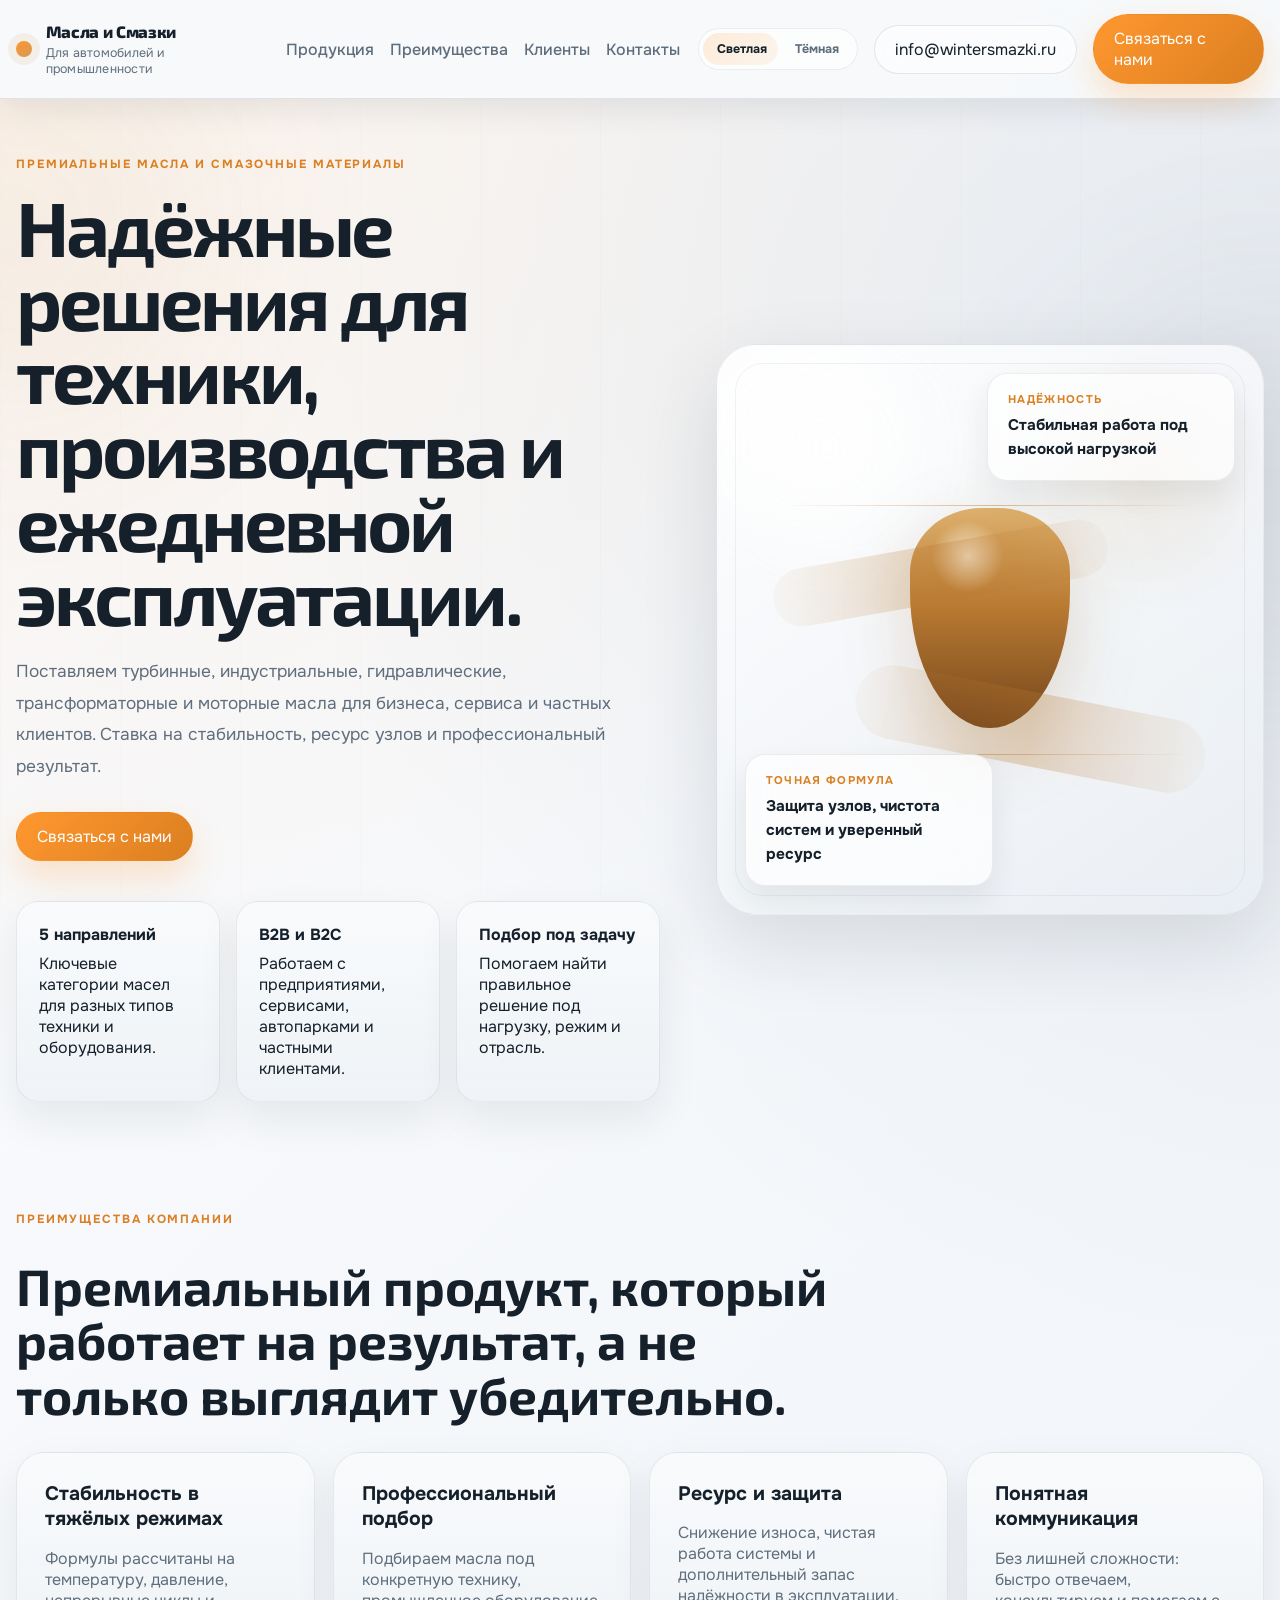
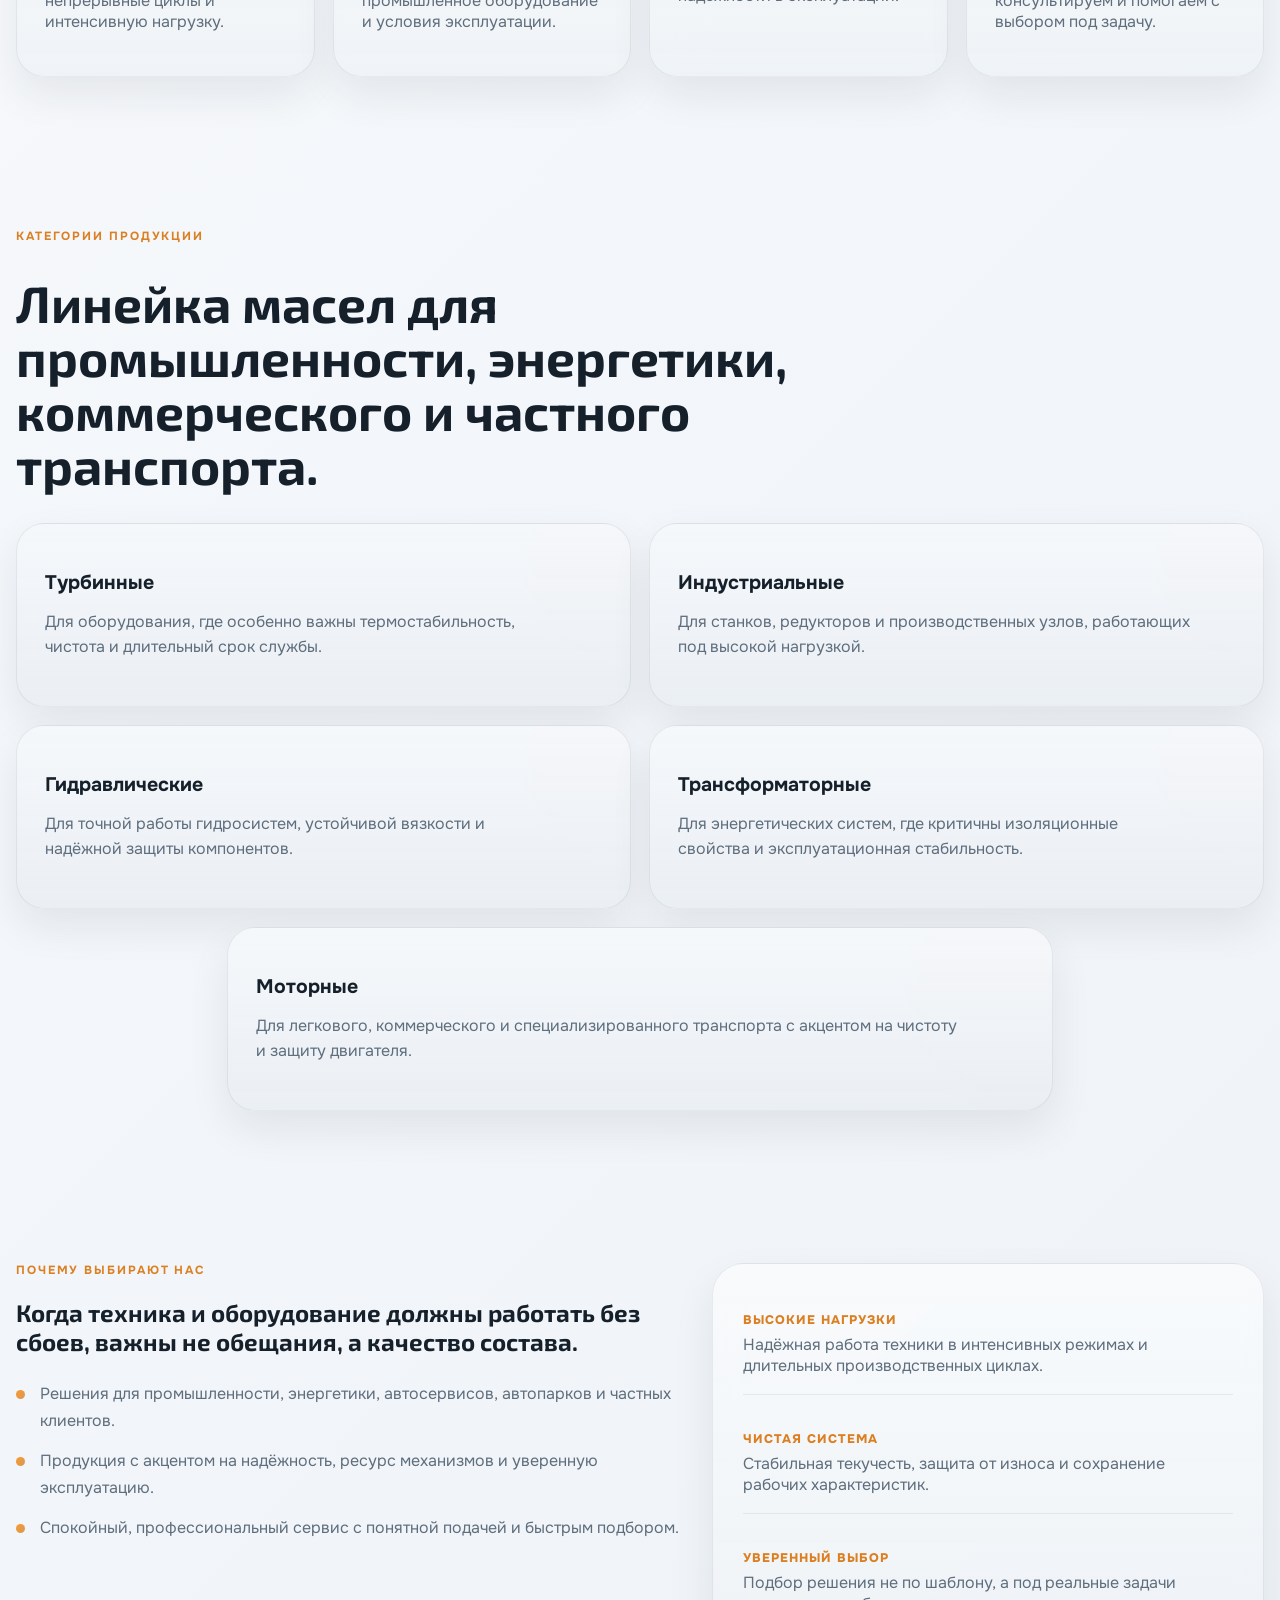
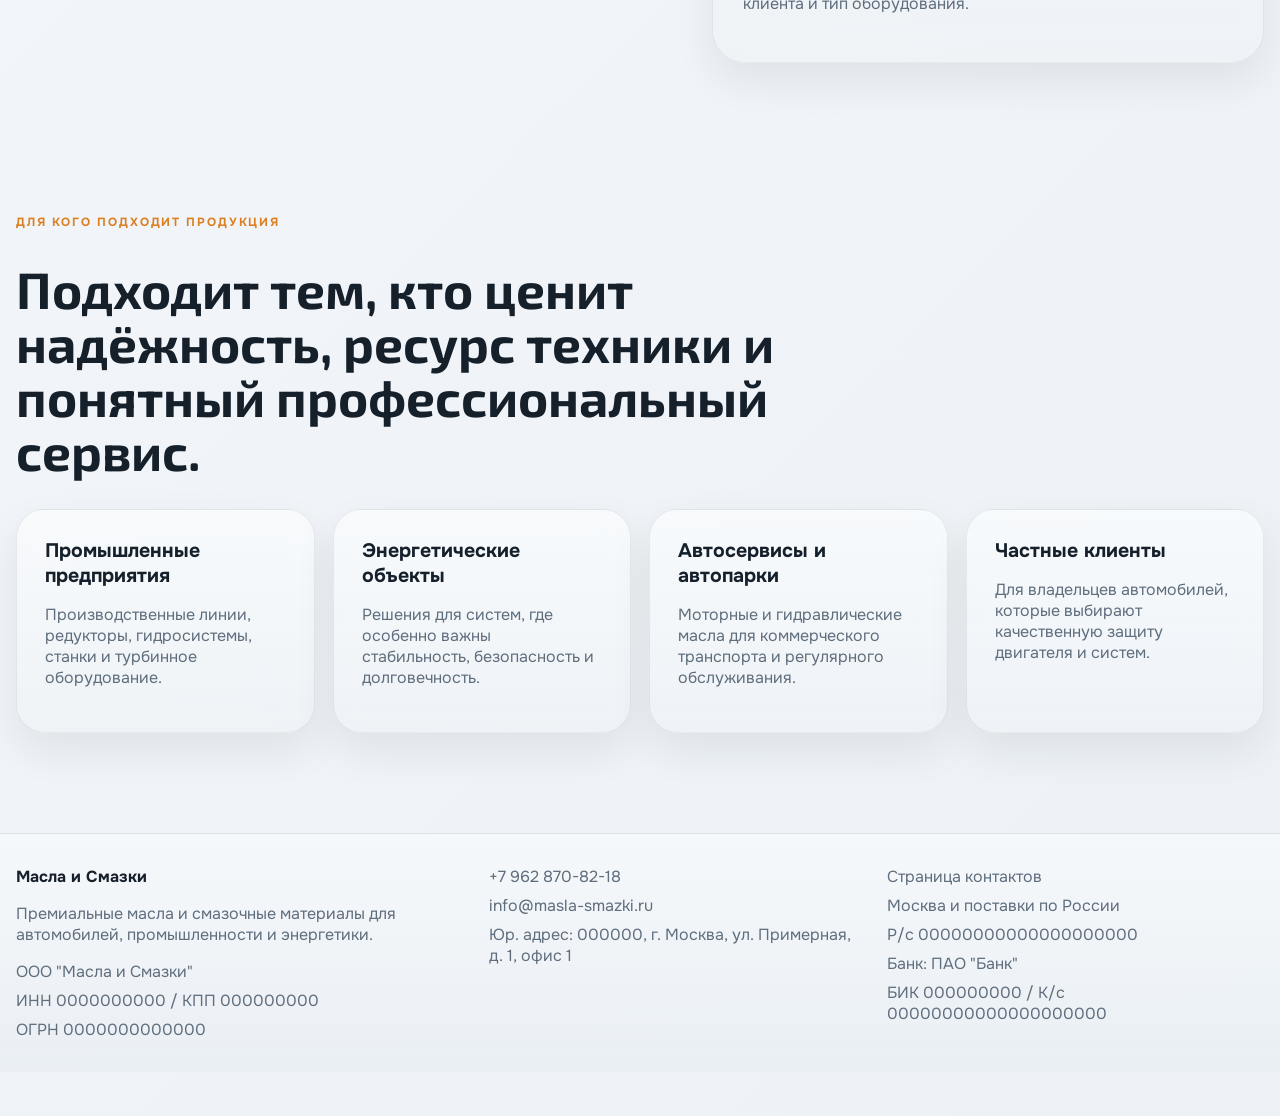
==== index.html @ 43a3e13b "создар репозиторий и залил все кода и файлы на гитхаб" ====
<!doctype html>
<html lang="ru">
  <head>
    <meta charset="UTF-8" />
    <meta name="viewport" content="width=device-width, initial-scale=1.0" />
    <title>Масла и Смазки</title>
    <meta
      name="description"
      content="Масла и Смазки: премиальные масла и смазочные материалы для автомобилей, промышленности и энергетики."
    />
    <link rel="preconnect" href="https://fonts.googleapis.com" />
    <link rel="preconnect" href="https://fonts.gstatic.com" crossorigin />
    <link
      href="https://fonts.googleapis.com/css2?family=Exo+2:wght@500;600;700;800&family=Onest:wght@400;500;600;700;800&display=swap"
      rel="stylesheet"
    />
    <link rel="stylesheet" href="./styles.css" />
  </head>
  <body>
    <div class="page-shell">
      <div class="ambient ambient-left"></div>
      <div class="ambient ambient-right"></div>

      <header class="topbar" id="topbar">
        <a href="#hero" class="brand">
          <span class="brand-mark"></span>
          <span>
            <strong>Масла и Смазки</strong>
            <small>Для автомобилей и промышленности</small>
          </span>
        </a>

        <nav class="nav">
          <a href="#products">Продукция</a>
          <a href="#advantages">Преимущества</a>
          <a href="#industries">Клиенты</a>
          <a href="./contacts.html">Контакты</a>
        </nav>

        <div class="topbar-actions">
          <button type="button" class="theme-toggle" id="theme-toggle" aria-label="Переключить тему">
            <span class="theme-toggle-track">
              <span class="theme-toggle-label theme-toggle-light">Светлая</span>
              <span class="theme-toggle-label theme-toggle-dark">Тёмная</span>
              <span class="theme-toggle-thumb"></span>
            </span>
          </button>
          <a href="mailto:info@wintersmazki.ru" class="button button-ghost">info@wintersmazki.ru</a>
          <a href="./contacts.html" class="button button-primary">Связаться с нами</a>
        </div>
      </header>

      <main>
        <section class="hero" id="hero">
          <div class="hero-copy reveal">
            <p class="eyebrow">премиальные масла и смазочные материалы</p>
            <h1>Надёжные решения для техники, производства и ежедневной эксплуатации.</h1>
            <p class="hero-text">
              Поставляем турбинные, индустриальные, гидравлические, трансформаторные и
              моторные масла для бизнеса, сервиса и частных клиентов. Ставка на
              стабильность, ресурс узлов и профессиональный результат.
            </p>
            <div class="hero-actions">
              <a href="./contacts.html" class="button button-primary">Связаться с нами</a>
            </div>
            <div class="hero-metrics">
              <article>
                <strong>5 направлений</strong>
                <span>Ключевые категории масел для разных типов техники и оборудования.</span>
              </article>
              <article>
                <strong>B2B и B2C</strong>
                <span>Работаем с предприятиями, сервисами, автопарками и частными клиентами.</span>
              </article>
              <article>
                <strong>Подбор под задачу</strong>
                <span>Помогаем найти правильное решение под нагрузку, режим и отрасль.</span>
              </article>
            </div>
          </div>

          <div class="hero-visual reveal">
            <div class="liquid-showcase parallax-layer" data-speed="0.12">
              <div class="flow-track flow-track-top"></div>
              <div class="flow-track flow-track-bottom"></div>
              <div class="liquid-core">
                <div class="liquid-drop"></div>
                <div class="liquid-wave liquid-wave-a"></div>
                <div class="liquid-wave liquid-wave-b"></div>
              </div>
              <div class="showcase-note note-top">
                <span>Надёжность</span>
                <strong>Стабильная работа под высокой нагрузкой</strong>
              </div>
              <div class="showcase-note note-bottom">
                <span>Точная формула</span>
                <strong>Защита узлов, чистота систем и уверенный ресурс</strong>
              </div>
            </div>
          </div>
        </section>

        <section class="section" id="advantages">
          <div class="section-heading reveal">
            <p class="eyebrow">преимущества компании</p>
            <h2>Премиальный продукт, который работает на результат, а не только выглядит убедительно.</h2>
          </div>

          <div class="feature-grid">
            <article class="feature-card reveal">
              <h3>Стабильность в тяжёлых режимах</h3>
              <p>Формулы рассчитаны на температуру, давление, непрерывные циклы и интенсивную нагрузку.</p>
            </article>
            <article class="feature-card reveal">
              <h3>Профессиональный подбор</h3>
              <p>Подбираем масла под конкретную технику, промышленное оборудование и условия эксплуатации.</p>
            </article>
            <article class="feature-card reveal">
              <h3>Ресурс и защита</h3>
              <p>Снижение износа, чистая работа системы и дополнительный запас надёжности в эксплуатации.</p>
            </article>
            <article class="feature-card reveal">
              <h3>Понятная коммуникация</h3>
              <p>Без лишней сложности: быстро отвечаем, консультируем и помогаем с выбором под задачу.</p>
            </article>
          </div>
        </section>

        <section class="section section-products" id="products">
          <div class="section-heading reveal">
            <p class="eyebrow">категории продукции</p>
            <h2>Линейка масел для промышленности, энергетики, коммерческого и частного транспорта.</h2>
          </div>

          <div class="product-grid">
            <article class="product-card reveal">
              <h3>Турбинные</h3>
              <p>Для оборудования, где особенно важны термостабильность, чистота и длительный срок службы.</p>
            </article>
            <article class="product-card reveal">
              <h3>Индустриальные</h3>
              <p>Для станков, редукторов и производственных узлов, работающих под высокой нагрузкой.</p>
            </article>
            <article class="product-card reveal">
              <h3>Гидравлические</h3>
              <p>Для точной работы гидросистем, устойчивой вязкости и надёжной защиты компонентов.</p>
            </article>
            <article class="product-card reveal">
              <h3>Трансформаторные</h3>
              <p>Для энергетических систем, где критичны изоляционные свойства и эксплуатационная стабильность.</p>
            </article>
            <article class="product-card reveal product-card-wide">
              <h3>Моторные</h3>
              <p>Для легкового, коммерческого и специализированного транспорта с акцентом на чистоту и защиту двигателя.</p>
            </article>
          </div>
        </section>

        <section class="section" id="why-us">
          <div class="why-us">
            <div class="why-copy reveal">
              <p class="eyebrow">почему выбирают нас</p>
              <h2>Когда техника и оборудование должны работать без сбоев, важны не обещания, а качество состава.</h2>
              <ul class="bullet-list">
                <li>Решения для промышленности, энергетики, автосервисов, автопарков и частных клиентов.</li>
                <li>Продукция с акцентом на надёжность, ресурс механизмов и уверенную эксплуатацию.</li>
                <li>Спокойный, профессиональный сервис с понятной подачей и быстрым подбором.</li>
              </ul>
            </div>

            <div class="stats-panel reveal">
              <article>
                <strong>Высокие нагрузки</strong>
                <span>Надёжная работа техники в интенсивных режимах и длительных производственных циклах.</span>
              </article>
              <article>
                <strong>Чистая система</strong>
                <span>Стабильная текучесть, защита от износа и сохранение рабочих характеристик.</span>
              </article>
              <article>
                <strong>Уверенный выбор</strong>
                <span>Подбор решения не по шаблону, а под реальные задачи клиента и тип оборудования.</span>
              </article>
            </div>
          </div>
        </section>

        <section class="section" id="industries">
          <div class="section-heading reveal">
            <p class="eyebrow">для кого подходит продукция</p>
            <h2>Подходит тем, кто ценит надёжность, ресурс техники и понятный профессиональный сервис.</h2>
          </div>

          <div class="audience-grid">
            <article class="audience-card reveal">
              <h3>Промышленные предприятия</h3>
              <p>Производственные линии, редукторы, гидросистемы, станки и турбинное оборудование.</p>
            </article>
            <article class="audience-card reveal">
              <h3>Энергетические объекты</h3>
              <p>Решения для систем, где особенно важны стабильность, безопасность и долговечность.</p>
            </article>
            <article class="audience-card reveal">
              <h3>Автосервисы и автопарки</h3>
              <p>Моторные и гидравлические масла для коммерческого транспорта и регулярного обслуживания.</p>
            </article>
            <article class="audience-card reveal">
              <h3>Частные клиенты</h3>
              <p>Для владельцев автомобилей, которые выбирают качественную защиту двигателя и систем.</p>
            </article>
          </div>
        </section>

      </main>

      <footer class="footer">
        <div>
          <strong>Масла и Смазки</strong>
          <p>Премиальные масла и смазочные материалы для автомобилей, промышленности и энергетики.</p>
          <span>ООО "Масла и Смазки"</span>
          <span>ИНН 0000000000 / КПП 000000000</span>
          <span>ОГРН 0000000000000</span>
        </div>
        <div>
          <a href="tel:+79628708218">+7 962 870-82-18</a>
          <a href="mailto:info@masla-smazki.ru">info@masla-smazki.ru</a>
          <span>Юр. адрес: 000000, г. Москва, ул. Примерная, д. 1, офис 1</span>
        </div>
        <div>
          <a href="./contacts.html">Страница контактов</a>
          <span>Москва и поставки по России</span>
          <span>Р/с 00000000000000000000</span>
          <span>Банк: ПАО "Банк"</span>
          <span>БИК 000000000 / К/с 00000000000000000000</span>
        </div>
      </footer>
    </div>

    <script src="./script.js"></script>
  </body>
</html>
---- styles.css ----
:root {
  --bg: #eef1f5;
  --bg-soft: #f7f9fb;
  --surface: rgba(255, 255, 255, 0.74);
  --surface-strong: rgba(255, 255, 255, 0.88);
  --surface-solid: #ffffff;
  --line: rgba(25, 37, 51, 0.1);
  --line-strong: rgba(25, 37, 51, 0.18);
  --text: #15202b;
  --muted: #5f6e7d;
  --accent: #ff972f;
  --accent-strong: #db7f20;
  --accent-soft: rgba(185, 120, 47, 0.12);
  --steel: #8e99a5;
  --shadow: 0 28px 80px rgba(21, 32, 43, 0.12);
  --shadow-soft: 0 18px 40px rgba(21, 32, 43, 0.08);
  --radius: 28px;
}

body.dark-theme {
  --bg: #0f1318;
  --bg-soft: #151a20;
  --surface: rgba(24, 29, 36, 0.82);
  --surface-strong: rgba(26, 31, 38, 0.92);
  --surface-solid: #171c22;
  --line: rgba(255, 255, 255, 0.08);
  --line-strong: rgba(255, 151, 47, 0.22);
  --text: #edf2f7;
  --muted: #9ba7b4;
  --accent: #ff972f;
  --accent-strong: #db7f20;
  --accent-soft: rgba(255, 151, 47, 0.14);
  --steel: #6b7785;
  --shadow: 0 28px 80px rgba(0, 0, 0, 0.38);
  --shadow-soft: 0 18px 40px rgba(0, 0, 0, 0.22);
}

* {
  box-sizing: border-box;
}

html {
  scroll-behavior: smooth;
}

body {
  margin: 0;
  min-width: 320px;
  color: var(--text);
  background:
    radial-gradient(circle at 0% 0%, rgba(255, 151, 47, 0.1), transparent 24%),
    radial-gradient(circle at 100% 8%, rgba(123, 138, 156, 0.14), transparent 24%),
    linear-gradient(135deg, #fbfcfe 0%, #f3f6fa 44%, #edf1f5 100%);
  font-family: "Onest", sans-serif;
  transition:
    background 0.35s ease,
    color 0.35s ease;
}

body.dark-theme {
  background:
    radial-gradient(circle at 0% 0%, rgba(255, 151, 47, 0.12), transparent 22%),
    radial-gradient(circle at 100% 12%, rgba(92, 107, 123, 0.16), transparent 24%),
    linear-gradient(180deg, #0c1015 0%, #131820 50%, #0f1318 100%);
}

body::before {
  content: "";
  position: fixed;
  inset: 0;
  pointer-events: none;
  background:
    linear-gradient(135deg, rgba(255, 255, 255, 0.52), transparent 26%),
    repeating-linear-gradient(
      90deg,
      rgba(25, 37, 51, 0.016) 0,
      rgba(25, 37, 51, 0.016) 1px,
      transparent 1px,
      transparent 120px
    );
  opacity: 0.55;
}

body.dark-theme::before {
  background:
    linear-gradient(135deg, rgba(255, 255, 255, 0.025), transparent 26%),
    repeating-linear-gradient(
      90deg,
      rgba(255, 255, 255, 0.012) 0,
      rgba(255, 255, 255, 0.012) 1px,
      transparent 1px,
      transparent 120px
    );
  opacity: 0.4;
}

a {
  color: inherit;
  text-decoration: none;
}

button,
input,
select {
  font: inherit;
}

.page-shell {
  width: min(1280px, calc(100% - 32px));
  margin: 0 auto;
  padding-bottom: 44px;
  position: relative;
}

.ambient {
  position: fixed;
  width: 380px;
  height: 380px;
  border-radius: 50%;
  filter: blur(120px);
  pointer-events: none;
  opacity: 0.48;
  z-index: 0;
}

.ambient-left {
  top: 4%;
  left: -180px;
  background: rgba(185, 120, 47, 0.16);
}

.ambient-right {
  top: 34%;
  right: -180px;
  background: rgba(124, 138, 153, 0.18);
}

body.dark-theme .ambient-left {
  background: rgba(255, 151, 47, 0.16);
}

body.dark-theme .ambient-right {
  background: rgba(89, 103, 120, 0.18);
}

.topbar,
.hero,
.section,
.footer {
  position: relative;
  z-index: 1;
}

.topbar {
  position: sticky;
  top: 0;
  z-index: 1000;
  display: flex;
  align-items: center;
  justify-content: space-between;
  gap: 18px;
  width: 100vw;
  margin-top: 0;
  margin-left: calc(50% - 50vw);
  padding: 14px max(16px, calc((100vw - 1280px) / 2 + 16px));
  border-radius: 0;
  background: rgba(248, 250, 252, 0.9);
  border: 1px solid rgba(25, 37, 51, 0.1);
  border-left: 0;
  border-right: 0;
  border-top: 0;
  backdrop-filter: blur(12px) saturate(120%);
  -webkit-backdrop-filter: blur(12px) saturate(120%);
  box-shadow: 0 12px 28px rgba(21, 32, 43, 0.08);
  transition:
    background 0.3s ease,
    box-shadow 0.3s ease,
    border-color 0.3s ease;
}

.topbar.is-scrolled {
  background: rgba(244, 247, 250, 0.96);
  border-color: rgba(25, 37, 51, 0.14);
  box-shadow: 0 18px 38px rgba(21, 32, 43, 0.12);
}

body.dark-theme .topbar {
  background: rgba(16, 20, 25, 0.88);
  border-color: rgba(255, 255, 255, 0.08);
  box-shadow: 0 12px 28px rgba(0, 0, 0, 0.22);
}

body.dark-theme .topbar.is-scrolled {
  background: rgba(13, 17, 22, 0.96);
  border-color: rgba(255, 151, 47, 0.14);
  box-shadow: 0 18px 38px rgba(0, 0, 0, 0.3);
}

.brand {
  display: inline-flex;
  align-items: center;
  gap: 14px;
}

.brand strong,
.hero h1,
.section-heading h2,
.why-copy h2,
.cta-copy h2,
.contacts-hero h1 {
  font-family: "Exo 2", sans-serif;
}

.brand span {
  display: grid;
  gap: 4px;
}

.brand strong {
  font-size: 1.04rem;
  font-weight: 800;
  letter-spacing: -0.02em;
}

.brand small {
  color: var(--muted);
  letter-spacing: 0.02em;
  font-size: 0.78rem;
}

.brand-mark {
  width: 16px;
  height: 16px;
  border-radius: 50%;
  background: linear-gradient(135deg, var(--accent), #d29a58);
  box-shadow: 0 0 0 8px rgba(185, 120, 47, 0.08);
}

.nav,
.topbar-actions {
  display: inline-flex;
  align-items: center;
  gap: 16px;
}

.nav a {
  color: var(--muted);
  font-weight: 500;
  transition: color 0.25s ease;
}

.nav a:hover {
  color: var(--text);
}

.theme-toggle {
  border: 0;
  background: transparent;
  padding: 0;
  cursor: pointer;
}

.theme-toggle-track {
  position: relative;
  display: inline-grid;
  grid-template-columns: 1fr 1fr;
  min-width: 146px;
  padding: 4px;
  border-radius: 999px;
  background: rgba(255, 255, 255, 0.62);
  border: 1px solid rgba(25, 37, 51, 0.08);
  box-shadow: inset 0 1px 0 rgba(255, 255, 255, 0.44);
}

.theme-toggle-label {
  position: relative;
  z-index: 1;
  padding: 8px 14px;
  text-align: center;
  font-size: 0.78rem;
  font-weight: 700;
  color: var(--muted);
}

.theme-toggle-thumb {
  position: absolute;
  top: 4px;
  left: 4px;
  width: calc(50% - 4px);
  height: calc(100% - 8px);
  border-radius: 999px;
  background: linear-gradient(135deg, rgba(255, 151, 47, 0.18), rgba(255, 151, 47, 0.08));
  transition:
    transform 0.3s ease,
    background 0.3s ease;
}

body:not(.dark-theme) .theme-toggle-light,
body.dark-theme .theme-toggle-dark {
  color: var(--text);
}

body.dark-theme .theme-toggle-track {
  background: rgba(255, 255, 255, 0.04);
  border-color: rgba(255, 255, 255, 0.08);
  box-shadow: inset 0 1px 0 rgba(255, 255, 255, 0.03);
}

body.dark-theme .theme-toggle-label {
  color: #bac5cf;
}

body.dark-theme .theme-toggle-thumb {
  transform: translateX(100%);
  background: linear-gradient(135deg, var(--accent), var(--accent-strong));
}

.button {
  border: 1px solid var(--line);
  padding: 13px 20px;
  border-radius: 999px;
  display: inline-flex;
  align-items: center;
  justify-content: center;
  gap: 10px;
  transition:
    transform 0.3s ease,
    background 0.3s ease,
    border-color 0.3s ease,
    box-shadow 0.3s ease,
    color 0.3s ease;
}

.button:hover {
  transform: translateY(-2px);
}

.button-primary {
  color: #fff;
  background: linear-gradient(135deg, var(--accent), var(--accent-strong));
  border-color: transparent;
  box-shadow: 0 16px 34px rgba(255, 151, 47, 0.24);
}

.button-secondary,
.button-ghost {
  background: rgba(255, 255, 255, 0.56);
  backdrop-filter: blur(12px);
}

.button-secondary:hover,
.button-ghost:hover {
  border-color: var(--line-strong);
  box-shadow: var(--shadow-soft);
}

body.dark-theme .button-secondary,
body.dark-theme .button-ghost {
  background: rgba(255, 255, 255, 0.04);
  color: var(--text);
}

.button-block {
  width: 100%;
}

.hero {
  min-height: calc(100vh - 116px);
  display: grid;
  grid-template-columns: 1.08fr 0.92fr;
  align-items: center;
  gap: 56px;
  padding: 58px 0 34px;
}

.eyebrow {
  margin: 0 0 18px;
  color: var(--accent-strong);
  text-transform: uppercase;
  letter-spacing: 0.16em;
  font-size: 0.74rem;
  font-weight: 700;
}

.hero h1,
.contacts-hero h1 {
  margin: 0;
  font-size: clamp(3rem, 6vw, 5.8rem);
  line-height: 0.96;
  letter-spacing: -0.04em;
  max-width: 820px;
}

.hero-text,
.section-heading p:last-child,
.feature-card p,
.product-card p,
.why-copy li,
.stats-panel span,
.audience-card p,
.cta-copy p,
.lead-form span,
.footer p,
.footer span,
.contacts-hero p,
.contact-card p,
.contact-panel p {
  color: var(--muted);
}

.hero-text {
  max-width: 640px;
  font-size: 1.08rem;
  line-height: 1.82;
  margin: 24px 0 0;
}

.hero-actions {
  display: flex;
  flex-wrap: wrap;
  gap: 14px;
  margin-top: 30px;
}

.hero-metrics {
  margin-top: 40px;
  display: grid;
  grid-template-columns: repeat(3, minmax(0, 1fr));
  gap: 16px;
}

.hero-metrics article,
.feature-card,
.product-card,
.stats-panel,
.audience-card,
.cta-panel,
.lead-form label,
.contact-card,
.contact-panel {
  background: linear-gradient(180deg, rgba(248, 250, 252, 0.94), rgba(238, 242, 246, 0.92));
  border: 1px solid rgba(25, 37, 51, 0.08);
  backdrop-filter: blur(14px);
  box-shadow: var(--shadow-soft);
}

body.dark-theme .hero-metrics article,
body.dark-theme .feature-card,
body.dark-theme .product-card,
body.dark-theme .stats-panel,
body.dark-theme .audience-card,
body.dark-theme .contact-card,
body.dark-theme .contact-panel {
  background: linear-gradient(180deg, rgba(23, 28, 34, 0.94), rgba(17, 21, 27, 0.92));
  border-color: rgba(255, 255, 255, 0.08);
}

.hero-metrics article {
  border-radius: 22px;
  padding: 22px;
}

.hero-metrics strong {
  display: block;
  font-size: 1rem;
  margin-bottom: 8px;
}

.hero-visual {
  display: flex;
  justify-content: center;
}

.liquid-showcase {
  position: relative;
  width: min(100%, 560px);
  aspect-ratio: 1 / 1.04;
  border-radius: 40px;
  overflow: hidden;
  background:
    radial-gradient(circle at 20% 18%, rgba(255, 255, 255, 0.88), transparent 24%),
    radial-gradient(circle at 78% 24%, rgba(185, 120, 47, 0.1), transparent 22%),
    linear-gradient(145deg, rgba(255, 255, 255, 0.92), rgba(233, 238, 243, 0.92));
  border: 1px solid rgba(25, 37, 51, 0.08);
  box-shadow: var(--shadow);
}

body.dark-theme .liquid-showcase {
  background:
    radial-gradient(circle at 20% 18%, rgba(255, 255, 255, 0.06), transparent 24%),
    radial-gradient(circle at 78% 24%, rgba(255, 151, 47, 0.12), transparent 22%),
    linear-gradient(145deg, rgba(22, 27, 33, 0.96), rgba(13, 17, 22, 0.96));
  border-color: rgba(255, 255, 255, 0.08);
}

body.dark-theme .liquid-showcase::before {
  border-color: rgba(255, 255, 255, 0.05);
}

.liquid-showcase::before {
  content: "";
  position: absolute;
  inset: 18px;
  border-radius: 28px;
  border: 1px solid rgba(25, 37, 51, 0.06);
}

.flow-track,
.liquid-core,
.liquid-drop,
.liquid-wave,
.showcase-note {
  position: absolute;
}

.flow-track {
  height: 1px;
  left: 12%;
  right: 12%;
  background: linear-gradient(90deg, transparent, rgba(185, 120, 47, 0.45), transparent);
}

.flow-track-top {
  top: 28%;
}

.flow-track-bottom {
  bottom: 28%;
}

.liquid-core {
  inset: 0;
}

.liquid-drop {
  left: 50%;
  top: 48%;
  width: 160px;
  height: 220px;
  transform: translate(-50%, -50%);
  border-radius: 52% 52% 58% 58% / 34% 34% 72% 72%;
  background:
    radial-gradient(circle at 36% 22%, rgba(255, 250, 240, 0.72), transparent 18%),
    linear-gradient(180deg, #ddb06d 0%, #ba7b32 44%, #73451c 100%);
  filter: drop-shadow(0 22px 34px rgba(147, 91, 32, 0.2));
  animation:
    float 6s ease-in-out infinite,
    pulse 4.5s ease-in-out infinite;
}

.liquid-wave {
  border-radius: 999px;
  background: linear-gradient(
    90deg,
    rgba(185, 120, 47, 0.03),
    rgba(185, 120, 47, 0.28),
    rgba(185, 120, 47, 0.03)
  );
}

.liquid-wave-a {
  left: 10%;
  right: 28%;
  top: 35%;
  height: 58px;
  transform: rotate(-10deg);
  animation: waveShiftA 7s ease-in-out infinite;
}

.liquid-wave-b {
  left: 25%;
  right: 10%;
  bottom: 26%;
  height: 74px;
  transform: rotate(11deg);
  animation: waveShiftB 8s ease-in-out infinite;
}

.showcase-note {
  width: min(248px, calc(100% - 60px));
  padding: 18px 20px;
  border-radius: 20px;
  background: rgba(255, 255, 255, 0.7);
  border: 1px solid rgba(25, 37, 51, 0.08);
  backdrop-filter: blur(14px);
  box-shadow: 0 14px 30px rgba(21, 32, 43, 0.08);
}

body.dark-theme .showcase-note {
  background: rgba(17, 21, 27, 0.84);
  border-color: rgba(255, 255, 255, 0.08);
  box-shadow: 0 14px 30px rgba(0, 0, 0, 0.18);
}

.note-top {
  top: 28px;
  right: 28px;
}

.note-bottom {
  left: 28px;
  bottom: 28px;
}

.showcase-note span {
  display: block;
  color: var(--accent-strong);
  text-transform: uppercase;
  letter-spacing: 0.12em;
  font-size: 0.7rem;
  margin-bottom: 8px;
  font-weight: 700;
}

.showcase-note strong {
  display: block;
  font-size: 0.96rem;
  line-height: 1.55;
}

.section {
  padding: 76px 0;
}

.section-heading {
  display: grid;
  gap: 14px;
  margin-bottom: 30px;
  max-width: 860px;
}

.section-heading h2 {
  margin: 0;
  font-size: clamp(2rem, 4vw, 3.2rem);
  line-height: 1.06;
}

.feature-grid,
.product-grid,
.audience-grid,
.contacts-grid {
  display: grid;
  gap: 18px;
}

.feature-grid {
  grid-template-columns: repeat(4, minmax(0, 1fr));
}

.feature-card,
.product-card,
.audience-card,
.contact-card {
  padding: 28px;
  border-radius: var(--radius);
  position: relative;
  overflow: hidden;
  transition:
    transform 0.4s ease,
    border-color 0.3s ease,
    box-shadow 0.4s ease;
}

.feature-card::before,
.product-card::before,
.audience-card::before,
.stats-panel::before,
.cta-panel::before,
.contact-card::before,
.contact-panel::before {
  content: "";
  position: absolute;
  inset: auto -18% -54% auto;
  width: 200px;
  height: 200px;
  background: radial-gradient(circle, rgba(185, 120, 47, 0.1), transparent 70%);
  opacity: 0;
  transition: opacity 0.35s ease;
}

.feature-card:hover,
.product-card:hover,
.audience-card:hover,
.contact-card:hover {
  transform: translateY(-6px);
  border-color: var(--line-strong);
  box-shadow: var(--shadow);
}

.feature-card:hover::before,
.product-card:hover::before,
.audience-card:hover::before,
.stats-panel:hover::before,
.cta-panel:hover::before,
.contact-card:hover::before,
.contact-panel:hover::before {
  opacity: 1;
}

.feature-card h3,
.product-card h3,
.audience-card h3,
.contact-card h3 {
  margin: 0 0 12px;
  font-size: 1.22rem;
  line-height: 1.3;
}

.product-grid {
  grid-template-columns: repeat(6, minmax(0, 1fr));
}

.product-card {
  min-height: 184px;
  display: flex;
  flex-direction: column;
  justify-content: center;
  align-items: flex-start;
  text-align: left;
  padding: 24px 28px;
  background:
    linear-gradient(180deg, rgba(245, 248, 251, 0.96), rgba(233, 238, 243, 0.94)),
    radial-gradient(circle at top right, rgba(255, 151, 47, 0.08), transparent 40%);
}

body.dark-theme .product-card {
  background:
    linear-gradient(180deg, rgba(24, 29, 36, 0.95), rgba(16, 20, 25, 0.94)),
    radial-gradient(circle at top right, rgba(255, 151, 47, 0.1), transparent 40%);
}

.product-card:nth-child(1),
.product-card:nth-child(2),
.product-card:nth-child(3),
.product-card:nth-child(4) {
  grid-column: span 3;
}

.product-card-wide {
  grid-column: 2 / span 4;
}

.product-card h3 {
  width: 100%;
  margin: 0 0 14px;
}

.product-card p {
  width: 100%;
  max-width: 92%;
  margin: 0;
  line-height: 1.58;
}

.why-us {
  display: grid;
  grid-template-columns: 1.1fr 0.9fr;
  gap: 22px;
  align-items: stretch;
}

.bullet-list {
  margin: 24px 0 0;
  padding: 0;
  list-style: none;
  display: grid;
  gap: 12px;
}

.bullet-list li {
  position: relative;
  padding-left: 24px;
  line-height: 1.72;
}

.bullet-list li::before {
  content: "";
  position: absolute;
  left: 0;
  top: 10px;
  width: 9px;
  height: 9px;
  border-radius: 50%;
  background: linear-gradient(135deg, var(--accent), #d39a58);
}

.stats-panel,
.contact-panel {
  position: relative;
  border-radius: 32px;
  padding: 30px;
  display: grid;
  gap: 18px;
  overflow: hidden;
}

.stats-panel article {
  padding: 18px 0;
  border-bottom: 1px solid rgba(25, 37, 51, 0.08);
}

body.dark-theme .stats-panel article {
  border-bottom-color: rgba(255, 255, 255, 0.08);
}

.stats-panel article:last-child {
  border-bottom: 0;
}

.stats-panel strong {
  display: block;
  margin-bottom: 6px;
  color: var(--accent-strong);
  text-transform: uppercase;
  letter-spacing: 0.08em;
  font-size: 0.78rem;
  font-weight: 800;
}

.audience-grid {
  grid-template-columns: repeat(4, minmax(0, 1fr));
}

.footer {
  margin-top: 24px;
  padding: 28px 0 12px;
  border-top: 0;
  display: grid;
  grid-template-columns: 1.2fr 1fr 1fr;
  gap: 20px;
  width: 100vw;
  margin-left: calc(50% - 50vw);
  padding-left: max(16px, calc((100vw - 1280px) / 2 + 16px));
  padding-right: max(16px, calc((100vw - 1280px) / 2 + 16px));
  padding-top: 32px;
  padding-bottom: 24px;
  background: linear-gradient(180deg, rgba(245, 248, 251, 0.96), rgba(233, 238, 243, 0.94));
  color: var(--text);
  border-top: 1px solid rgba(25, 37, 51, 0.08);
}

body.dark-theme .footer {
  background: linear-gradient(180deg, rgba(18, 23, 28, 0.98), rgba(13, 17, 22, 0.98));
  border-top-color: rgba(255, 255, 255, 0.08);
}

.footer strong {
  display: block;
  margin-bottom: 8px;
  color: var(--text);
}

.footer a,
.footer span {
  display: block;
  margin-bottom: 8px;
  color: var(--muted);
}

.footer p {
  color: var(--muted);
}

body.dark-theme .footer strong {
  color: #f4f7fb;
}

body.dark-theme .footer a,
body.dark-theme .footer span,
body.dark-theme .footer p {
  color: #aeb9c3;
}

.contacts-hero {
  padding: 72px 0 34px;
  display: grid;
  gap: 18px;
  max-width: 860px;
}

.contacts-grid {
  grid-template-columns: 1fr 1fr;
}

.contact-panel {
  margin-top: 18px;
  grid-template-columns: 1.05fr 0.95fr;
  gap: 22px;
}

.contact-actions {
  display: flex;
  flex-wrap: wrap;
  gap: 14px;
  margin-top: 18px;
}

.button-whatsapp {
  color: #fff;
  background: linear-gradient(135deg, #25d366, #18b556);
  border-color: transparent;
  box-shadow: 0 16px 34px rgba(37, 211, 102, 0.2);
}

.button-telegram {
  color: #fff;
  background: linear-gradient(135deg, #2aabee, #1d8fd1);
  border-color: transparent;
  box-shadow: 0 16px 34px rgba(42, 171, 238, 0.2);
}

.reveal {
  opacity: 0;
  transform: translateY(28px);
  transition:
    opacity 0.9s ease,
    transform 0.9s cubic-bezier(0.2, 1, 0.2, 1);
}

.reveal.is-visible {
  opacity: 1;
  transform: translateY(0);
}

@keyframes float {
  0%,
  100% {
    transform: translate(-50%, -50%) scale(1);
  }
  50% {
    transform: translate(-50%, -47%) scale(1.04);
  }
}

@keyframes pulse {
  0%,
  100% {
    filter: drop-shadow(0 22px 34px rgba(147, 91, 32, 0.2));
  }
  50% {
    filter: drop-shadow(0 28px 42px rgba(147, 91, 32, 0.28));
  }
}

@keyframes waveShiftA {
  0%,
  100% {
    transform: translateX(0) rotate(-10deg);
  }
  50% {
    transform: translateX(18px) rotate(-8deg);
  }
}

@keyframes waveShiftB {
  0%,
  100% {
    transform: translateX(0) rotate(11deg);
  }
  50% {
    transform: translateX(-16px) rotate(9deg);
  }
}

@media (max-width: 1120px) {
  .nav {
    display: none;
  }

  .hero,
  .why-us,
  .footer,
  .contact-panel,
  .contacts-grid {
    grid-template-columns: 1fr;
  }

  .feature-grid,
  .audience-grid {
    grid-template-columns: repeat(2, minmax(0, 1fr));
  }

  .product-card:nth-child(1),
  .product-card:nth-child(2),
  .product-card:nth-child(3),
  .product-card:nth-child(4),
  .product-card-wide {
    grid-column: span 3;
  }
}

@media (max-width: 760px) {
  .page-shell {
    width: min(100% - 20px, 1280px);
  }

  .topbar {
    top: 0;
    padding: 14px;
    flex-wrap: wrap;
  }

  .topbar-actions {
    width: 100%;
    justify-content: stretch;
    flex-wrap: wrap;
  }

  .topbar-actions .button,
  .topbar-actions .theme-toggle {
    flex: 1;
  }

  .hero {
    padding-top: 32px;
    min-height: auto;
    gap: 30px;
  }

  .hero-metrics,
  .feature-grid,
  .product-grid,
  .audience-grid,
  .contacts-grid {
    grid-template-columns: 1fr;
  }

  .product-card:nth-child(1),
  .product-card:nth-child(2),
  .product-card:nth-child(3),
  .product-card:nth-child(4),
  .product-card-wide {
    grid-column: auto;
  }

  .feature-card,
  .product-card,
  .audience-card,
  .stats-panel,
  .contact-card,
  .contact-panel {
    border-radius: 22px;
  }

  .section {
    padding: 58px 0;
  }

  .liquid-showcase {
    aspect-ratio: 1 / 1.15;
  }

  .liquid-drop {
    width: 124px;
    height: 174px;
  }

  .showcase-note {
    width: calc(100% - 36px);
  }

  .note-top {
    top: 18px;
    left: 18px;
    right: auto;
  }

  .note-bottom {
    left: 18px;
    bottom: 18px;
  }

  .hero-actions,
  .contact-actions {
    flex-direction: column;
  }
}

@media (prefers-reduced-motion: reduce) {
  *,
  *::before,
  *::after {
    animation: none !important;
    transition: none !important;
    scroll-behavior: auto !important;
  }

  .reveal {
    opacity: 1;
    transform: none;
  }
}
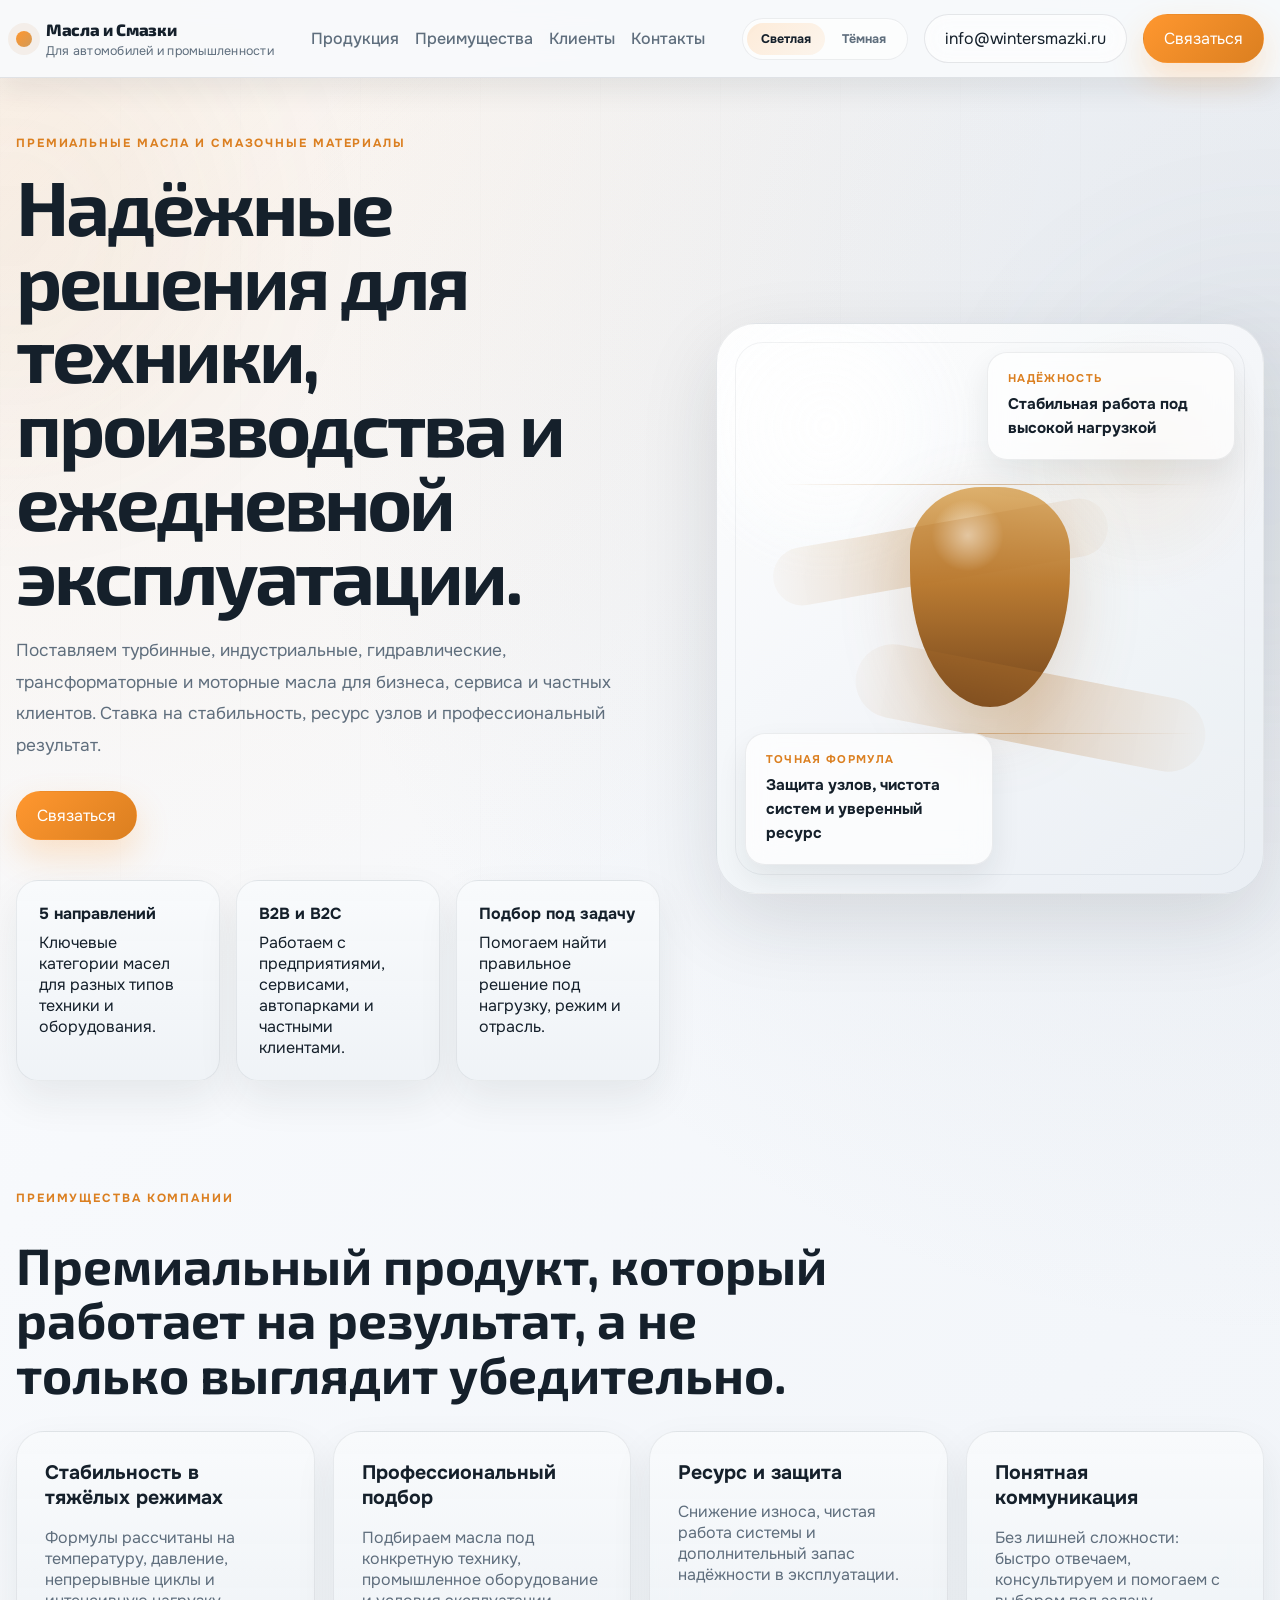
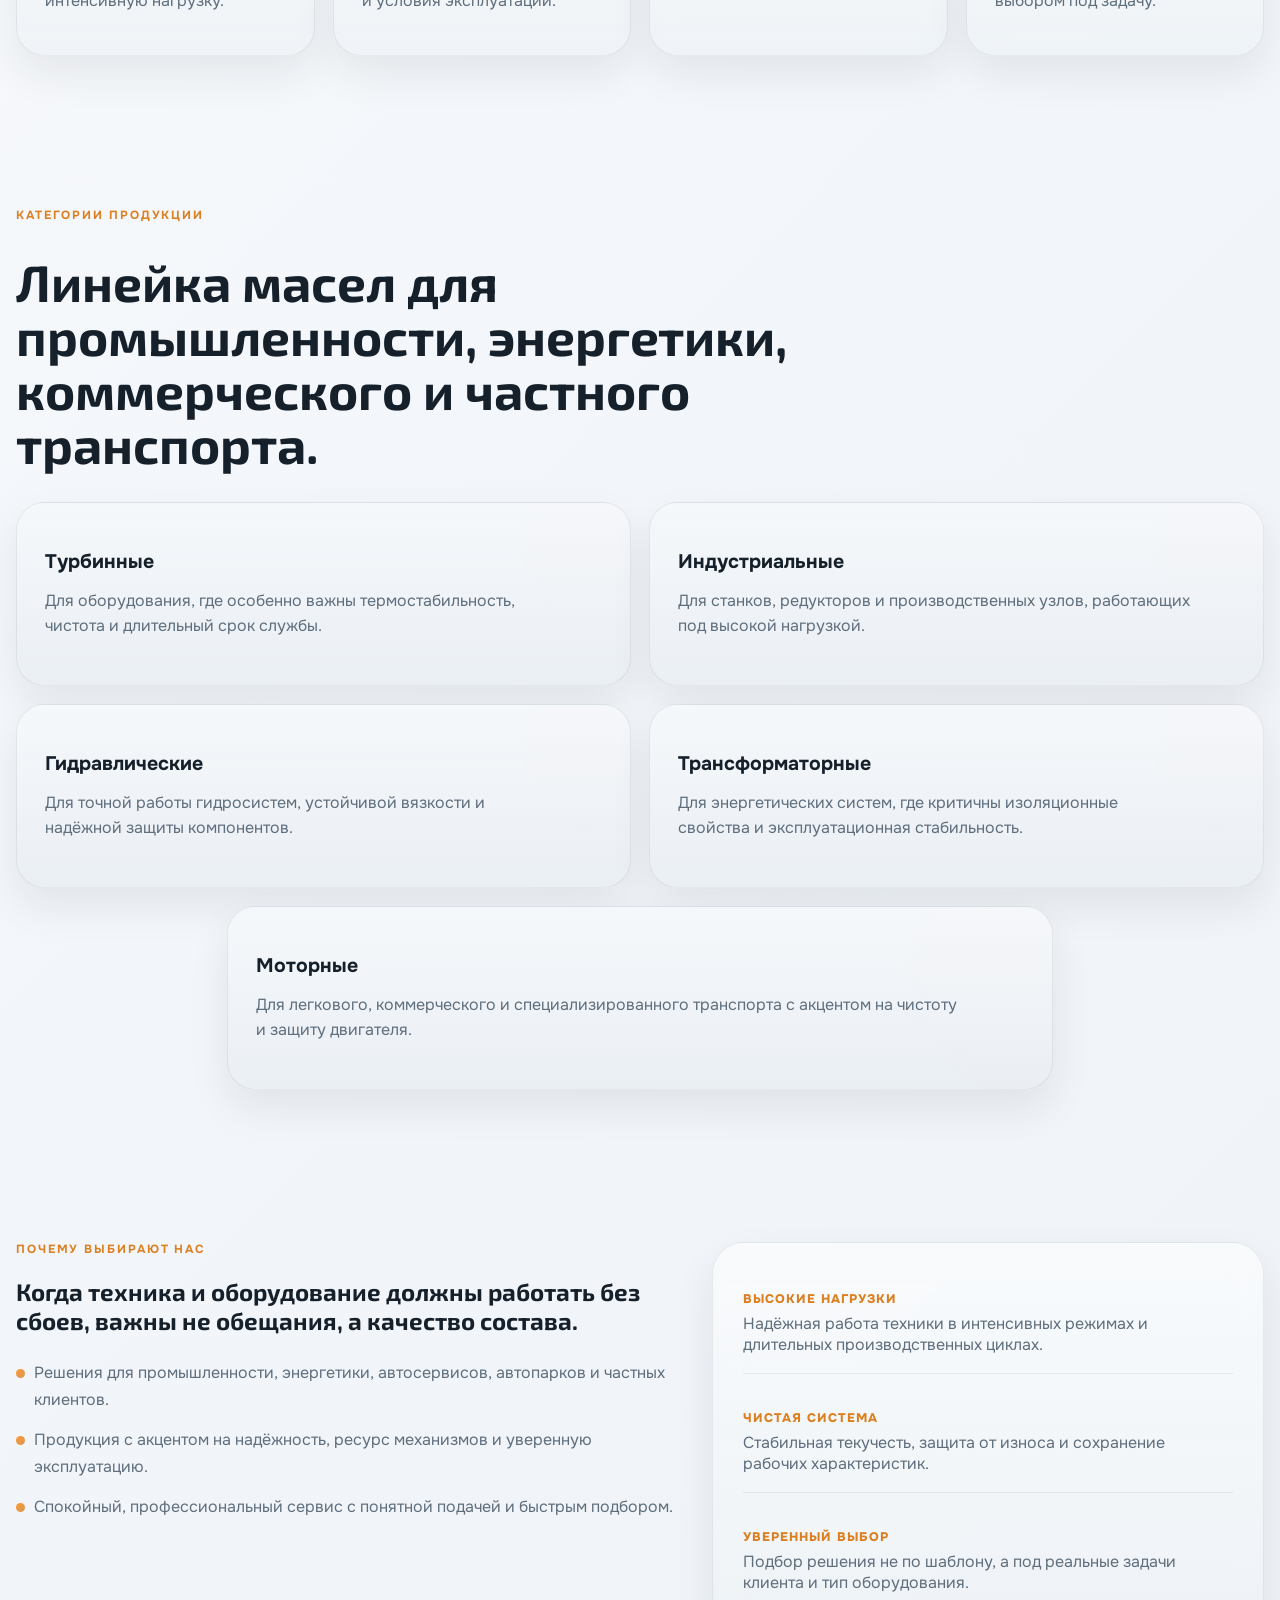
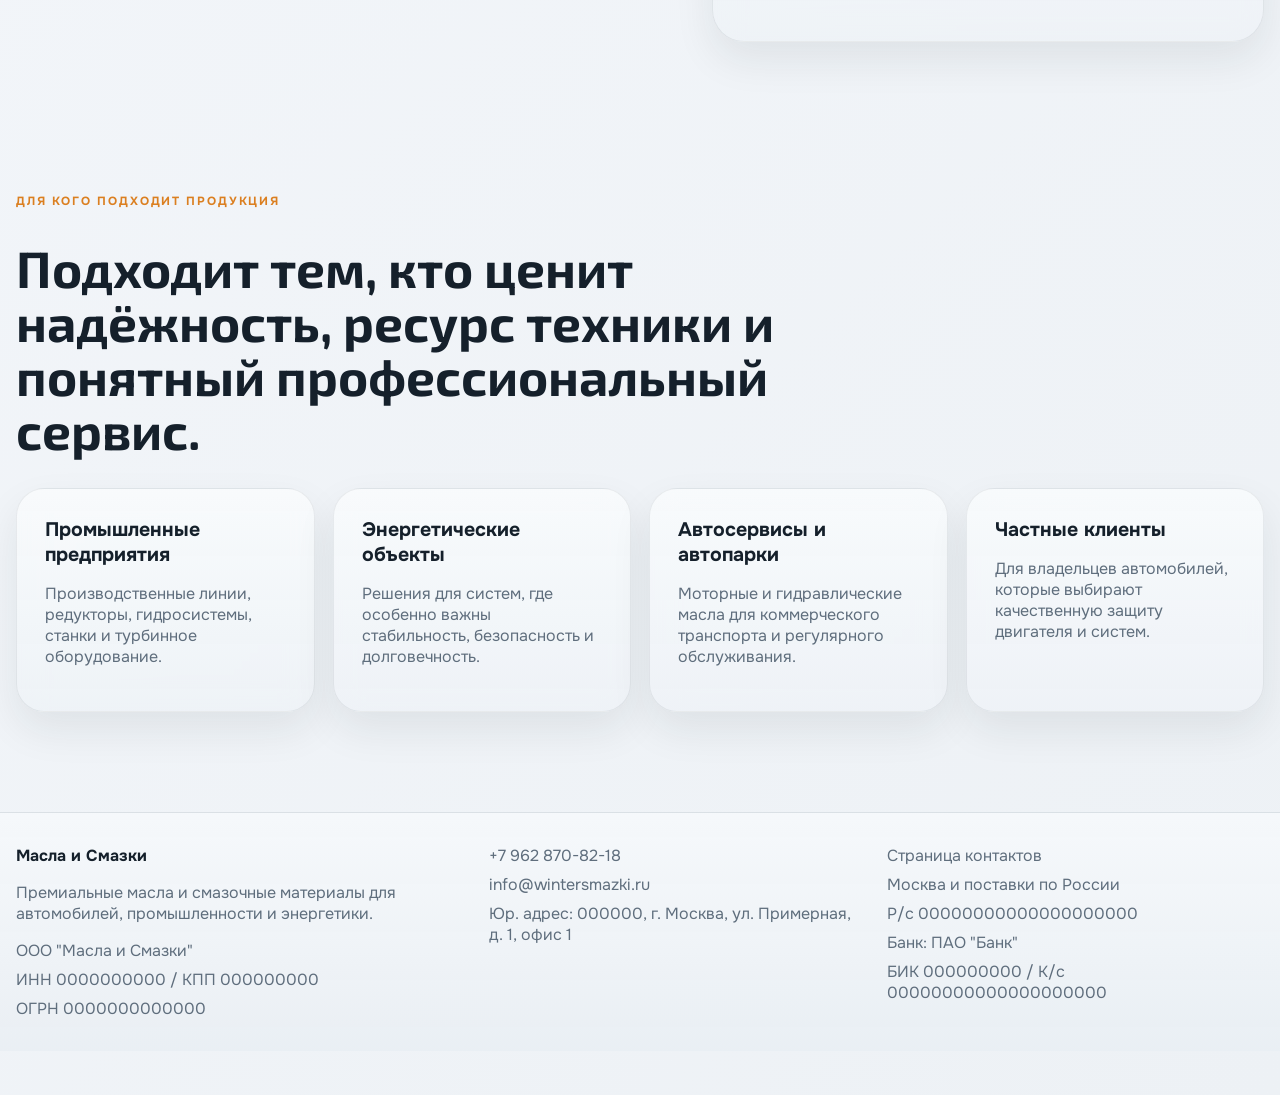
==== commit 10503114: "add verification file" ====
--- a/index.html
+++ b/index.html
@@ -30,6 +30,19 @@
           </span>
         </a>
 
+        <button
+          type="button"
+          class="mobile-menu-toggle"
+          data-menu-toggle
+          aria-expanded="false"
+          aria-controls="mobile-menu"
+          aria-label="Открыть меню"
+        >
+          <span></span>
+          <span></span>
+          <span></span>
+        </button>
+
         <nav class="nav">
           <a href="#products">Продукция</a>
           <a href="#advantages">Преимущества</a>
@@ -38,7 +51,7 @@
         </nav>
 
         <div class="topbar-actions">
-          <button type="button" class="theme-toggle" id="theme-toggle" aria-label="Переключить тему">
+          <button type="button" class="theme-toggle" data-theme-toggle aria-label="Переключить тему">
             <span class="theme-toggle-track">
               <span class="theme-toggle-label theme-toggle-light">Светлая</span>
               <span class="theme-toggle-label theme-toggle-dark">Тёмная</span>
@@ -46,7 +59,18 @@
             </span>
           </button>
           <a href="mailto:info@wintersmazki.ru" class="button button-ghost">info@wintersmazki.ru</a>
-          <a href="./contacts.html" class="button button-primary">Связаться с нами</a>
+          <a href="./contacts.html" class="button button-primary">Связаться</a>
+        </div>
+
+        <div class="mobile-menu" id="mobile-menu" data-mobile-menu>
+          <a href="mailto:info@wintersmazki.ru" class="button button-ghost button-block">info@wintersmazki.ru</a>
+          <button type="button" class="theme-toggle theme-toggle-mobile" data-theme-toggle aria-label="Переключить тему">
+            <span class="theme-toggle-track">
+              <span class="theme-toggle-label theme-toggle-light">Светлая</span>
+              <span class="theme-toggle-label theme-toggle-dark">Тёмная</span>
+              <span class="theme-toggle-thumb"></span>
+            </span>
+          </button>
         </div>
       </header>
 
@@ -61,7 +85,7 @@
               стабильность, ресурс узлов и профессиональный результат.
             </p>
             <div class="hero-actions">
-              <a href="./contacts.html" class="button button-primary">Связаться с нами</a>
+              <a href="./contacts.html" class="button button-primary">Связаться</a>
             </div>
             <div class="hero-metrics">
               <article>
@@ -223,7 +247,7 @@
         </div>
         <div>
           <a href="tel:+79628708218">+7 962 870-82-18</a>
-          <a href="mailto:info@masla-smazki.ru">info@masla-smazki.ru</a>
+          <a href="mailto:info@wintersmazki.ru">info@wintersmazki.ru</a>
           <span>Юр. адрес: 000000, г. Москва, ул. Примерная, д. 1, офис 1</span>
         </div>
         <div>
--- a/styles.css
+++ b/styles.css
@@ -243,6 +243,64 @@
   gap: 16px;
 }
 
+.mobile-menu-toggle,
+.mobile-menu {
+  display: none;
+}
+
+.mobile-menu-toggle {
+  border: 1px solid var(--line);
+  width: 52px;
+  height: 52px;
+  padding: 0;
+  border-radius: 16px;
+  background: rgba(255, 255, 255, 0.56);
+  backdrop-filter: blur(12px);
+  align-items: center;
+  justify-content: center;
+  flex-direction: column;
+  gap: 5px;
+  cursor: pointer;
+  transition:
+    background 0.3s ease,
+    border-color 0.3s ease,
+    box-shadow 0.3s ease,
+    transform 0.3s ease;
+}
+
+.mobile-menu-toggle span {
+  width: 20px;
+  height: 2px;
+  border-radius: 999px;
+  background: var(--text);
+  transition:
+    transform 0.3s ease,
+    opacity 0.3s ease;
+}
+
+.mobile-menu-toggle:hover {
+  transform: translateY(-1px);
+  border-color: var(--line-strong);
+  box-shadow: var(--shadow-soft);
+}
+
+.mobile-menu-toggle.is-active span:nth-child(1) {
+  transform: translateY(7px) rotate(45deg);
+}
+
+.mobile-menu-toggle.is-active span:nth-child(2) {
+  opacity: 0;
+}
+
+.mobile-menu-toggle.is-active span:nth-child(3) {
+  transform: translateY(-7px) rotate(-45deg);
+}
+
+body.dark-theme .mobile-menu-toggle {
+  background: rgba(255, 255, 255, 0.04);
+  color: var(--text);
+}
+
 .nav a {
   color: var(--muted);
   font-weight: 500;
@@ -769,7 +827,7 @@
 
 .bullet-list li {
   position: relative;
-  padding-left: 24px;
+  padding-left: 18px;
   line-height: 1.72;
 }
 
@@ -997,24 +1055,84 @@
   .topbar {
     top: 0;
     padding: 14px;
+    align-items: flex-start;
     flex-wrap: wrap;
   }
 
+  .brand {
+    max-width: calc(100% - 68px);
+  }
+
+  .brand strong {
+    font-size: 1.14rem;
+  }
+
+  .brand small {
+    font-size: 0.82rem;
+    line-height: 1.4;
+  }
+
   .topbar-actions {
+    display: none;
+  }
+
+  .mobile-menu-toggle {
+    display: inline-flex;
+    margin-left: auto;
+  }
+
+  .mobile-menu {
     width: 100%;
-    justify-content: stretch;
-    flex-wrap: wrap;
-  }
-
-  .topbar-actions .button,
-  .topbar-actions .theme-toggle {
-    flex: 1;
+    margin-top: 14px;
+    padding: 14px;
+    border-radius: 24px;
+    background: linear-gradient(180deg, rgba(248, 250, 252, 0.94), rgba(238, 242, 246, 0.92));
+    border: 1px solid rgba(25, 37, 51, 0.08);
+    box-shadow: var(--shadow-soft);
+    display: none;
+    grid-template-columns: 1fr;
+    gap: 12px;
+  }
+
+  .mobile-menu.is-open {
+    display: grid;
+  }
+
+  .theme-toggle-mobile,
+  .theme-toggle-mobile .theme-toggle-track {
+    width: 100%;
+  }
+
+  body.dark-theme .mobile-menu {
+    background: linear-gradient(180deg, rgba(23, 28, 34, 0.94), rgba(17, 21, 27, 0.92));
+    border-color: rgba(255, 255, 255, 0.08);
   }
 
   .hero {
     padding-top: 32px;
     min-height: auto;
     gap: 30px;
+  }
+
+  .hero-copy,
+  .contacts-hero,
+  .section-heading,
+  .why-copy {
+    text-align: center;
+    justify-items: center;
+    margin-inline: auto;
+  }
+
+  .hero h1,
+  .contacts-hero h1,
+  .section-heading h2,
+  .why-copy h2,
+  .eyebrow,
+  .hero-text,
+  .contacts-hero p,
+  .section-heading p:last-child {
+    text-align: center;
+    margin-inline: auto;
   }
 
   .hero-metrics,
@@ -1047,7 +1165,13 @@
   }
 
   .liquid-showcase {
-    aspect-ratio: 1 / 1.15;
+    display: flex;
+    flex-direction: column;
+    justify-content: space-between;
+    gap: 18px;
+    min-height: 620px;
+    aspect-ratio: auto;
+    padding: 18px;
   }
 
   .liquid-drop {
@@ -1055,24 +1179,39 @@
     height: 174px;
   }
 
+  .liquid-core {
+    inset: 118px 0 118px;
+  }
+
   .showcase-note {
-    width: calc(100% - 36px);
+    position: relative;
+    z-index: 1;
+    width: 100%;
   }
 
   .note-top {
-    top: 18px;
-    left: 18px;
+    top: auto;
+    left: auto;
     right: auto;
   }
 
   .note-bottom {
-    left: 18px;
-    bottom: 18px;
+    left: auto;
+    bottom: auto;
+    margin-top: -56px;
   }
 
   .hero-actions,
   .contact-actions {
     flex-direction: column;
+  }
+
+  .bullet-list li {
+    padding-left: 0;
+  }
+
+  .bullet-list li::before {
+    display: none;
   }
 }
 
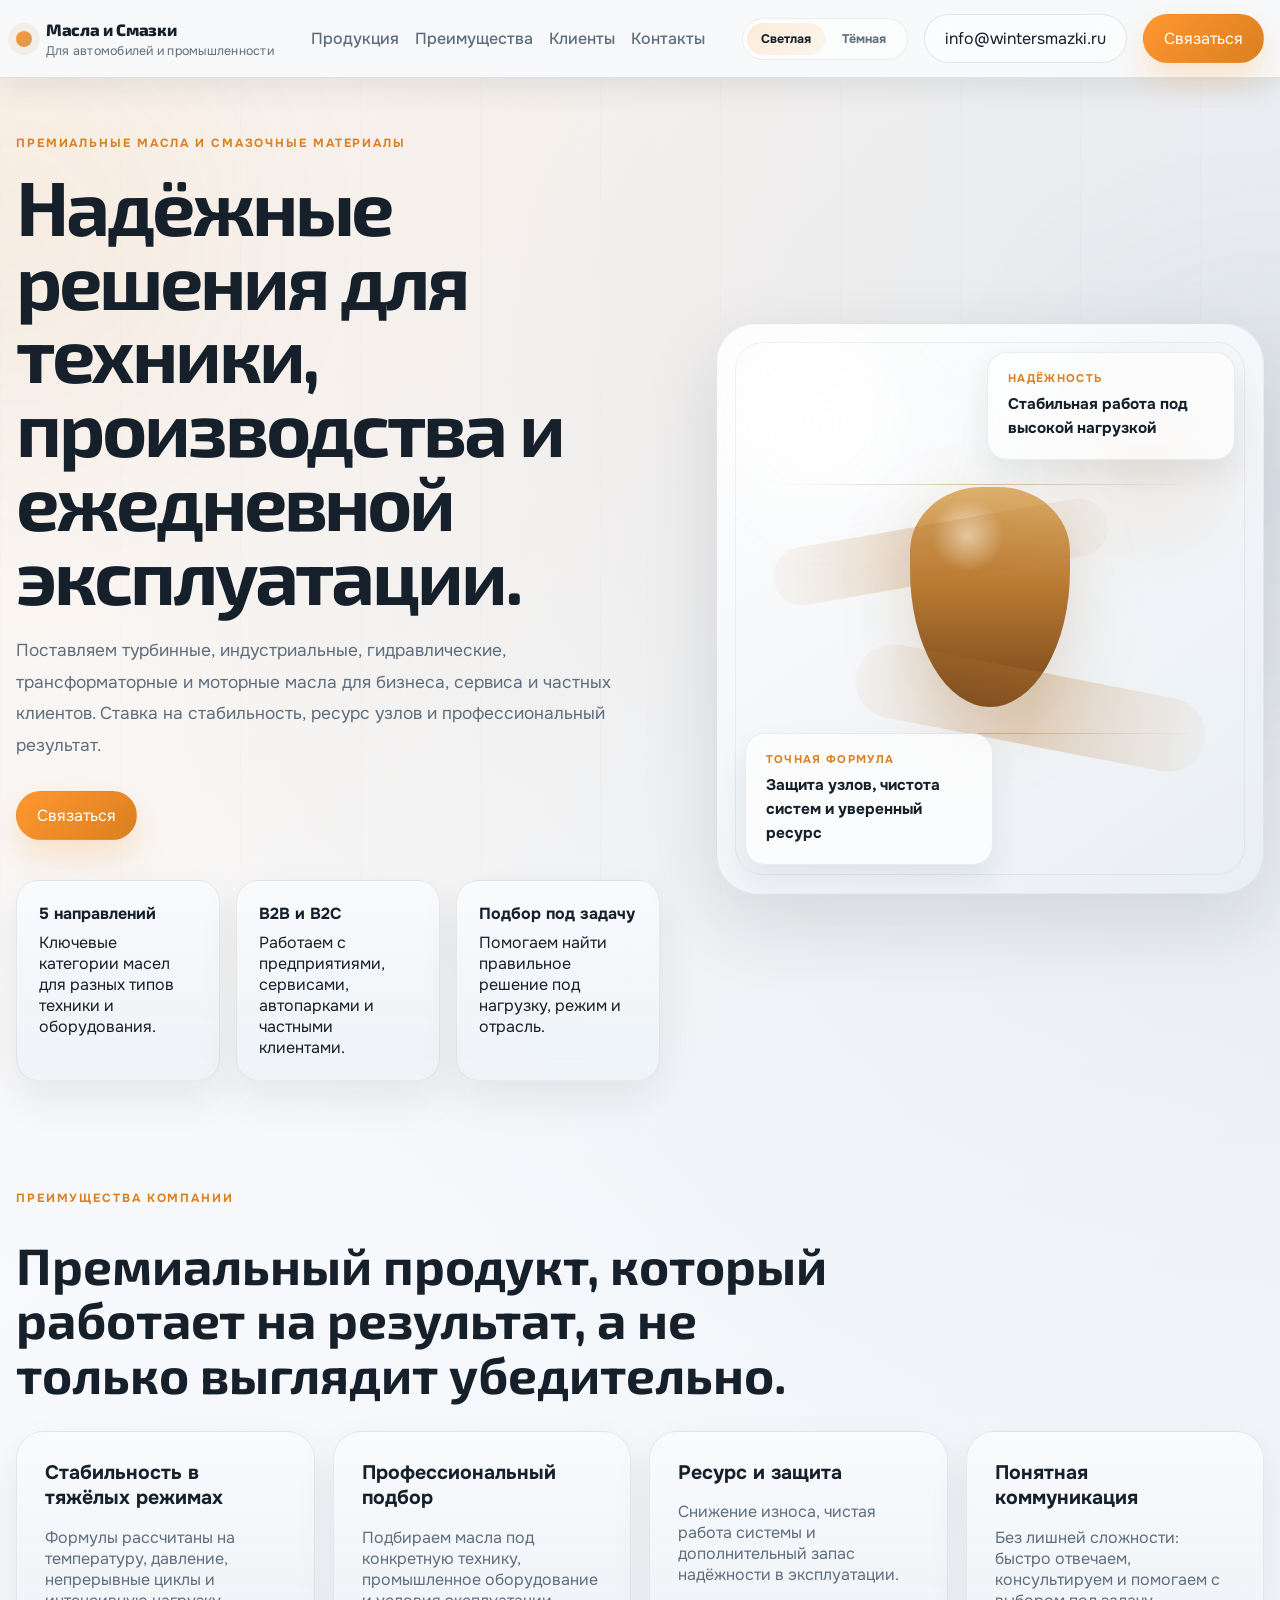
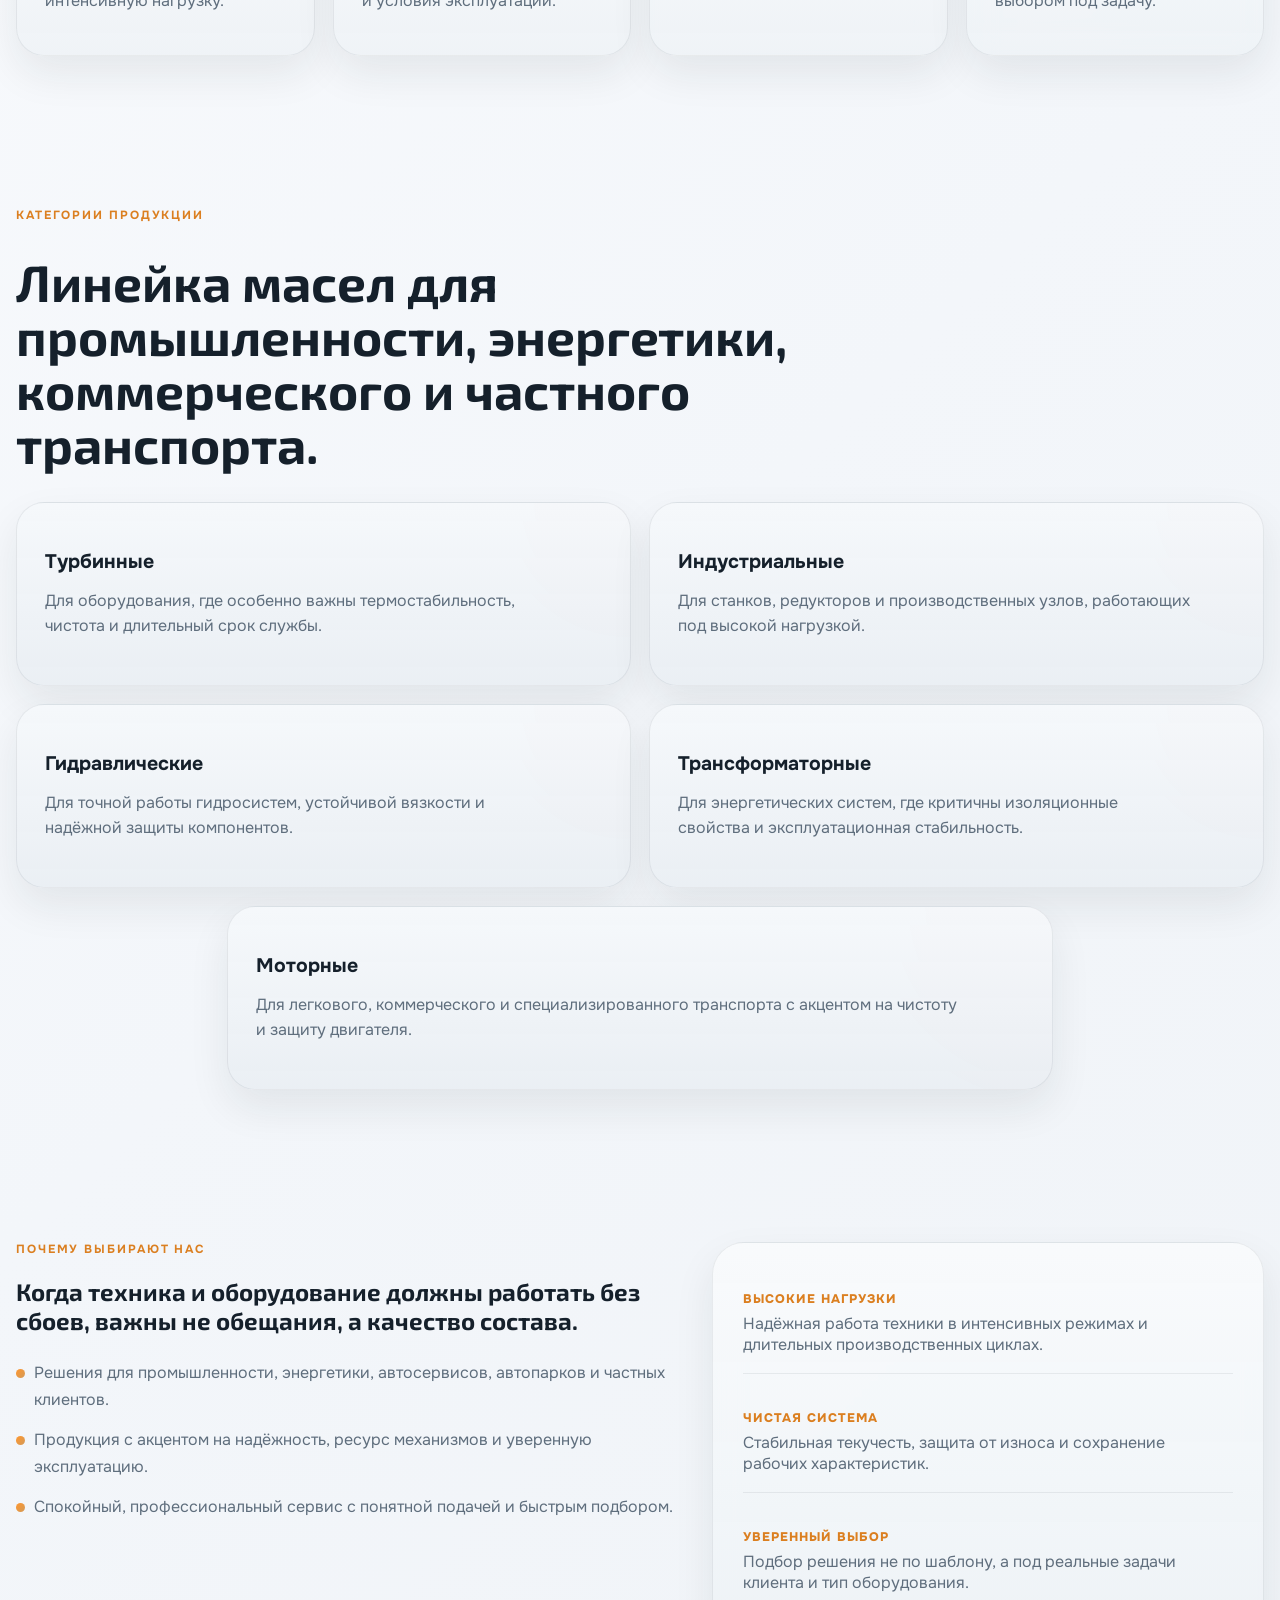
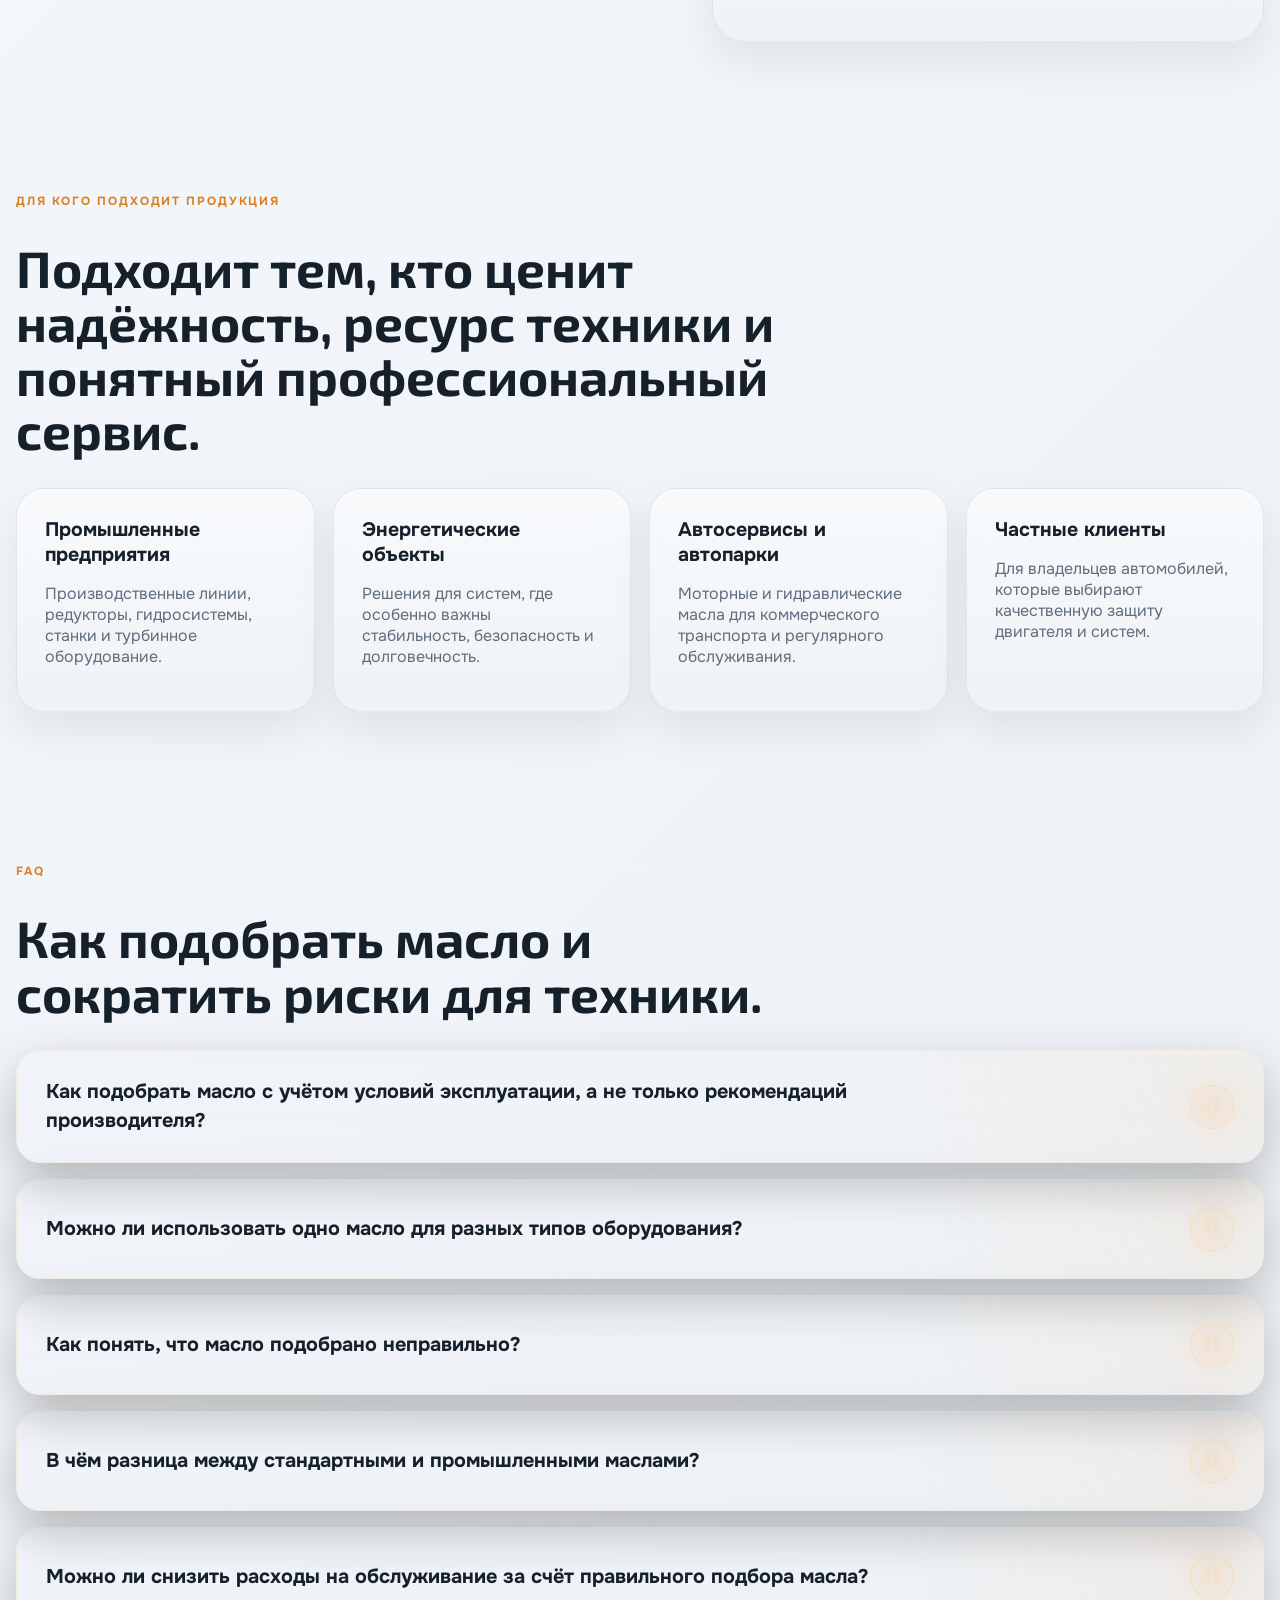
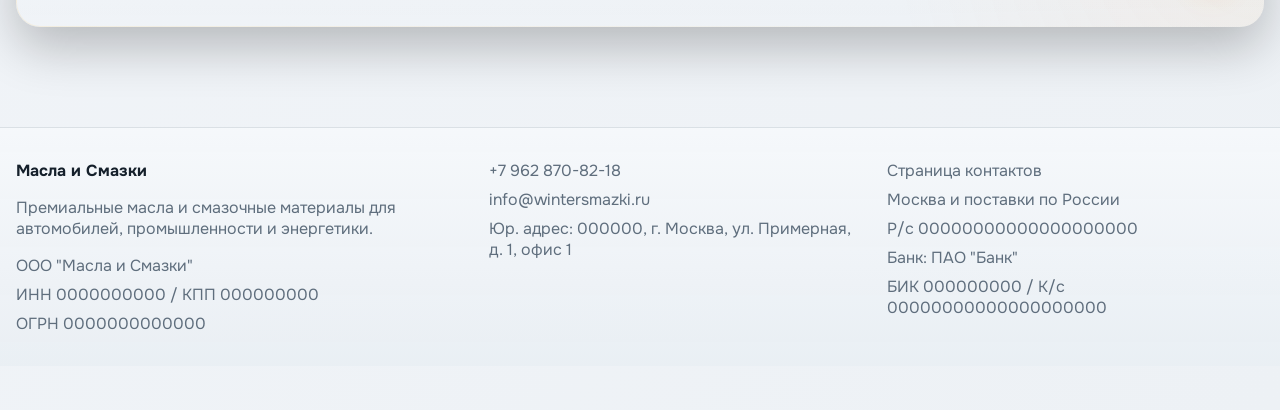
==== commit 07ad1329: "add faq" ====
--- a/index.html
+++ b/index.html
@@ -235,6 +235,75 @@
           </div>
         </section>
 
+        <section class="section faq-section" id="faq">
+          <div class="section-heading reveal">
+            <p class="eyebrow">FAQ</p>
+            <h2>Как подобрать масло и сократить риски для техники.</h2>
+          </div>
+
+          <div class="faq-list reveal" data-accordion>
+            <article class="faq-item">
+              <button class="faq-trigger" type="button" aria-expanded="false">
+                <span class="faq-question">Как подобрать масло с учётом условий эксплуатации, а не только рекомендаций производителя?</span>
+                <span class="faq-icon" aria-hidden="true"></span>
+              </button>
+              <div class="faq-answer-wrap">
+                <div class="faq-answer">
+                  <p>Мы учитываем не только допуски, но и реальные условия работы: нагрузки, температуру, режимы, износ оборудования. Это позволяет подобрать масло, которое реально увеличивает ресурс техники, а не просто соответствует инструкции.</p>
+                </div>
+              </div>
+            </article>
+
+            <article class="faq-item">
+              <button class="faq-trigger" type="button" aria-expanded="false">
+                <span class="faq-question">Можно ли использовать одно масло для разных типов оборудования?</span>
+                <span class="faq-icon" aria-hidden="true"></span>
+              </button>
+              <div class="faq-answer-wrap">
+                <div class="faq-answer">
+                  <p>В некоторых случаях да, но это требует грамотного подбора. Мы помогаем оптимизировать парк масел без риска для оборудования, чтобы упростить обслуживание и снизить затраты.</p>
+                </div>
+              </div>
+            </article>
+
+            <article class="faq-item">
+              <button class="faq-trigger" type="button" aria-expanded="false">
+                <span class="faq-question">Как понять, что масло подобрано неправильно?</span>
+                <span class="faq-icon" aria-hidden="true"></span>
+              </button>
+              <div class="faq-answer-wrap">
+                <div class="faq-answer">
+                  <p>Основные признаки: перегрев, повышенный износ, нестабильная работа и слишком частая замена. Мы помогаем выявить такие случаи и подобрать более эффективное решение.</p>
+                </div>
+              </div>
+            </article>
+
+            <article class="faq-item">
+              <button class="faq-trigger" type="button" aria-expanded="false">
+                <span class="faq-question">В чём разница между стандартными и промышленными маслами?</span>
+                <span class="faq-icon" aria-hidden="true"></span>
+              </button>
+              <div class="faq-answer-wrap">
+                <div class="faq-answer">
+                  <p>Промышленные масла рассчитаны на более высокие нагрузки, длительную работу и стабильность характеристик. Они защищают оборудование в условиях, где обычные масла быстрее теряют свои свойства.</p>
+                </div>
+              </div>
+            </article>
+
+            <article class="faq-item">
+              <button class="faq-trigger" type="button" aria-expanded="false">
+                <span class="faq-question">Можно ли снизить расходы на обслуживание за счёт правильного подбора масла?</span>
+                <span class="faq-icon" aria-hidden="true"></span>
+              </button>
+              <div class="faq-answer-wrap">
+                <div class="faq-answer">
+                  <p>Да. Правильно подобранное масло снижает износ, увеличивает интервалы замены и уменьшает риск поломок, что напрямую влияет на эксплуатационные затраты.</p>
+                </div>
+              </div>
+            </article>
+          </div>
+        </section>
+
       </main>
 
       <footer class="footer">
--- a/styles.css
+++ b/styles.css
@@ -879,6 +879,138 @@
   grid-template-columns: repeat(4, minmax(0, 1fr));
 }
 
+.faq-section .section-heading {
+  max-width: 760px;
+}
+
+.faq-list {
+  display: grid;
+  gap: 16px;
+}
+
+.faq-item {
+  position: relative;
+  border-radius: 24px;
+  overflow: hidden;
+  background:
+    linear-gradient(180deg, rgba(255, 255, 255, 0.035), rgba(255, 255, 255, 0.018)),
+    radial-gradient(circle at right top, rgba(255, 151, 47, 0.07), transparent 30%);
+  box-shadow: 0 20px 50px rgba(0, 0, 0, 0.24);
+  transition: box-shadow 0.3s ease, transform 0.3s ease;
+}
+
+.faq-item::before {
+  content: "";
+  position: absolute;
+  inset: 0;
+  border-radius: inherit;
+  padding: 1px;
+  background: linear-gradient(135deg, rgba(255, 203, 102, 0.18), rgba(255, 255, 255, 0.02));
+  -webkit-mask: linear-gradient(#fff 0 0) content-box, linear-gradient(#fff 0 0);
+  -webkit-mask-composite: xor;
+  mask-composite: exclude;
+  pointer-events: none;
+}
+
+.faq-trigger {
+  width: 100%;
+  display: flex;
+  align-items: center;
+  justify-content: space-between;
+  gap: 20px;
+  padding: 28px 30px;
+  border: 0;
+  background: transparent;
+  color: inherit;
+  text-align: left;
+  cursor: pointer;
+  transition: background 0.35s ease;
+}
+
+.faq-trigger:hover {
+  background: rgba(255, 255, 255, 0.02);
+}
+
+.faq-item:hover {
+  transform: translateY(-2px);
+  box-shadow: 0 24px 56px rgba(0, 0, 0, 0.28);
+}
+
+.faq-question {
+  max-width: 920px;
+  font-size: clamp(1.05rem, 1.8vw, 1.24rem);
+  line-height: 1.45;
+  font-weight: 700;
+}
+
+.faq-icon {
+  position: relative;
+  flex: 0 0 44px;
+  width: 44px;
+  height: 44px;
+  border-radius: 50%;
+  background: rgba(255, 151, 47, 0.06);
+  box-shadow: inset 0 0 0 1px rgba(255, 203, 102, 0.3), 0 0 24px rgba(255, 151, 47, 0.1);
+}
+
+.faq-icon::before,
+.faq-icon::after {
+  content: "";
+  position: absolute;
+  left: 50%;
+  top: 50%;
+  width: 18px;
+  height: 3px;
+  border-radius: 999px;
+  background: linear-gradient(135deg, var(--gold), var(--amber));
+  transform: translate(-50%, -50%);
+  transition: transform 0.35s ease, opacity 0.35s ease;
+  box-shadow: 0 0 10px rgba(255, 151, 47, 0.28);
+}
+
+.faq-icon::after {
+  transform: translate(-50%, -50%) rotate(90deg);
+}
+
+.faq-answer-wrap {
+  height: 0;
+  overflow: hidden;
+  opacity: 0;
+  transform: translateY(-8px);
+  transition: height 0.42s cubic-bezier(0.2, 0.9, 0.2, 1), opacity 0.3s ease, transform 0.42s ease;
+}
+
+.faq-answer {
+  padding: 0 30px 28px;
+}
+
+.faq-answer p {
+  margin: 0;
+  max-width: 980px;
+  color: var(--muted);
+  font-size: 1rem;
+  line-height: 1.75;
+}
+
+.faq-item.is-open .faq-trigger {
+  padding-bottom: 18px;
+}
+
+.faq-item.is-open .faq-answer-wrap {
+  opacity: 1;
+  transform: translateY(0);
+}
+
+.faq-item.is-open .faq-icon {
+  background: rgba(255, 151, 47, 0.14);
+  box-shadow: inset 0 0 0 1px rgba(255, 203, 102, 0.36), 0 0 30px rgba(255, 151, 47, 0.18);
+}
+
+.faq-item.is-open .faq-icon::after {
+  opacity: 0;
+  transform: translate(-50%, -50%) rotate(90deg) scaleX(0);
+}
+
 .footer {
   margin-top: 24px;
   padding: 28px 0 12px;
@@ -1048,6 +1180,21 @@
 }
 
 @media (max-width: 760px) {
+  .faq-trigger {
+    padding: 22px 20px;
+    gap: 16px;
+  }
+
+  .faq-answer {
+    padding: 0 20px 22px;
+  }
+
+  .faq-icon {
+    flex-basis: 40px;
+    width: 40px;
+    height: 40px;
+  }
+
   .page-shell {
     width: min(100% - 20px, 1280px);
   }
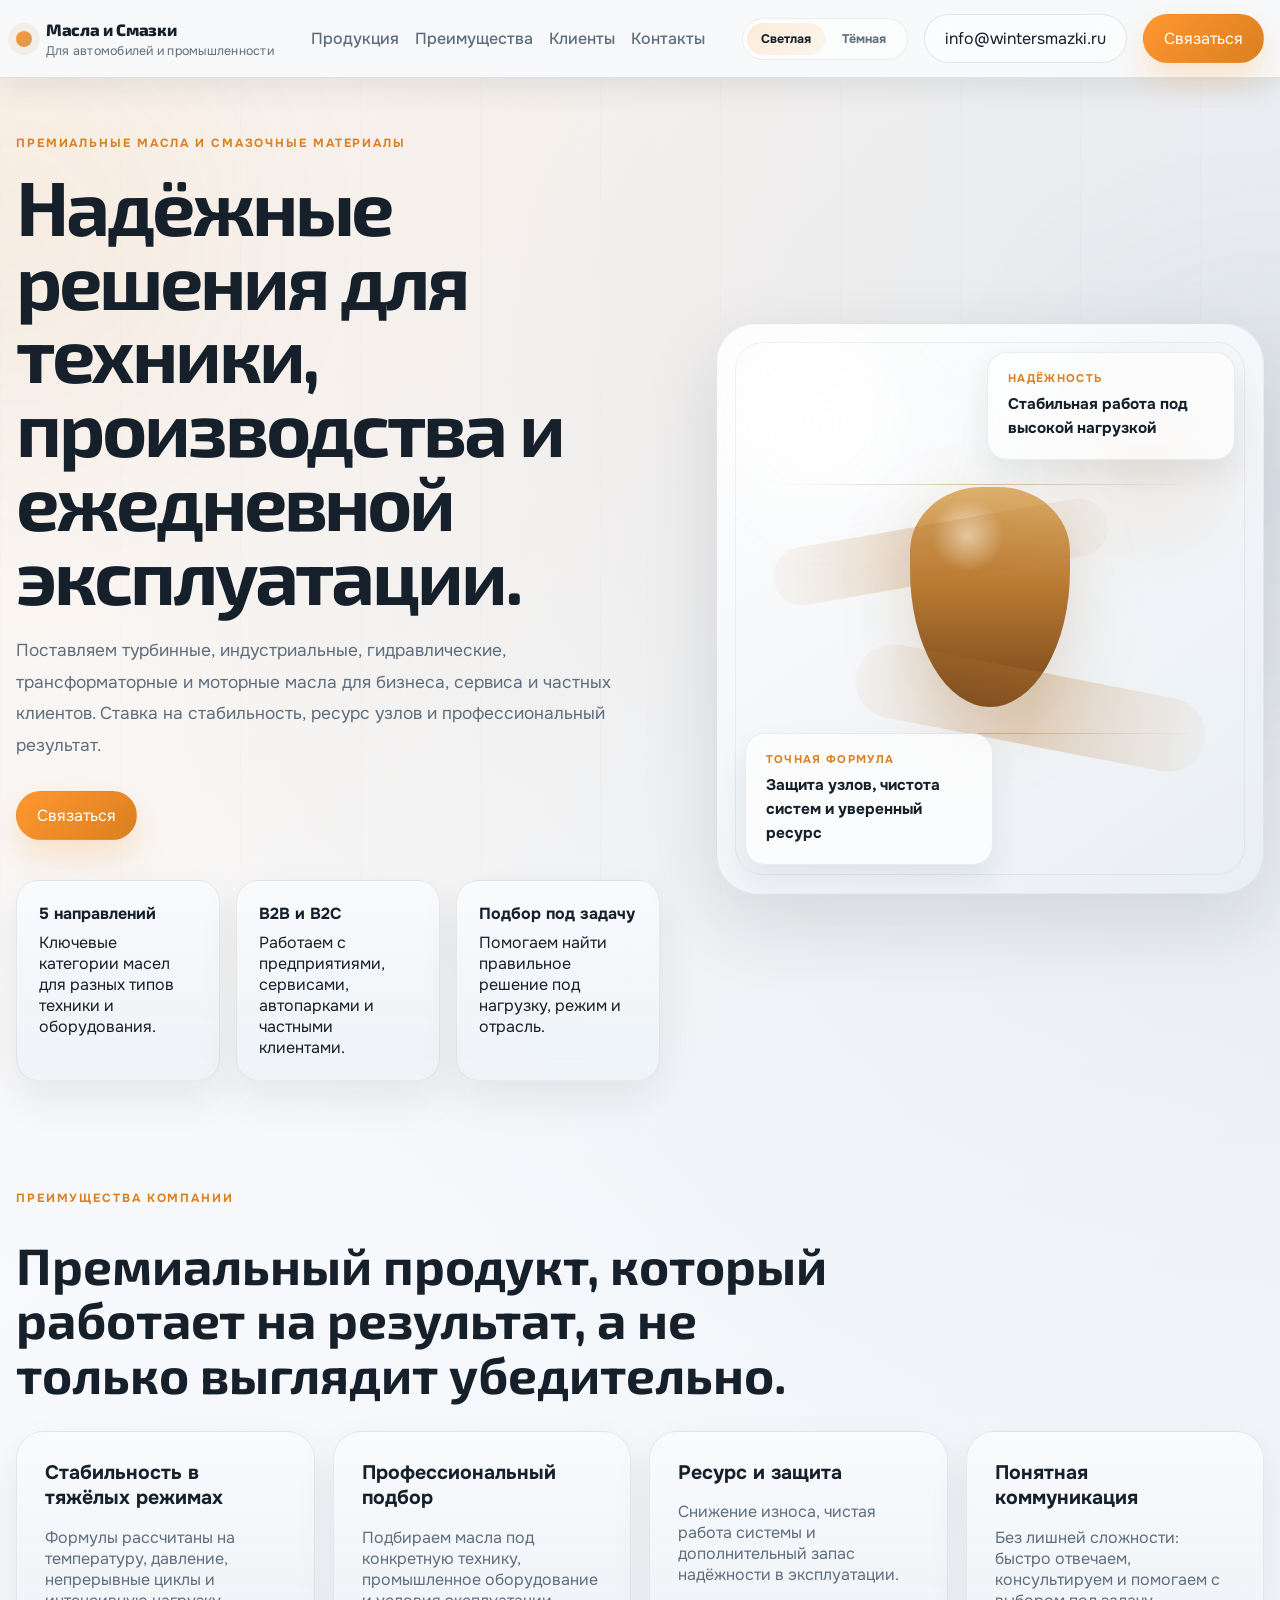
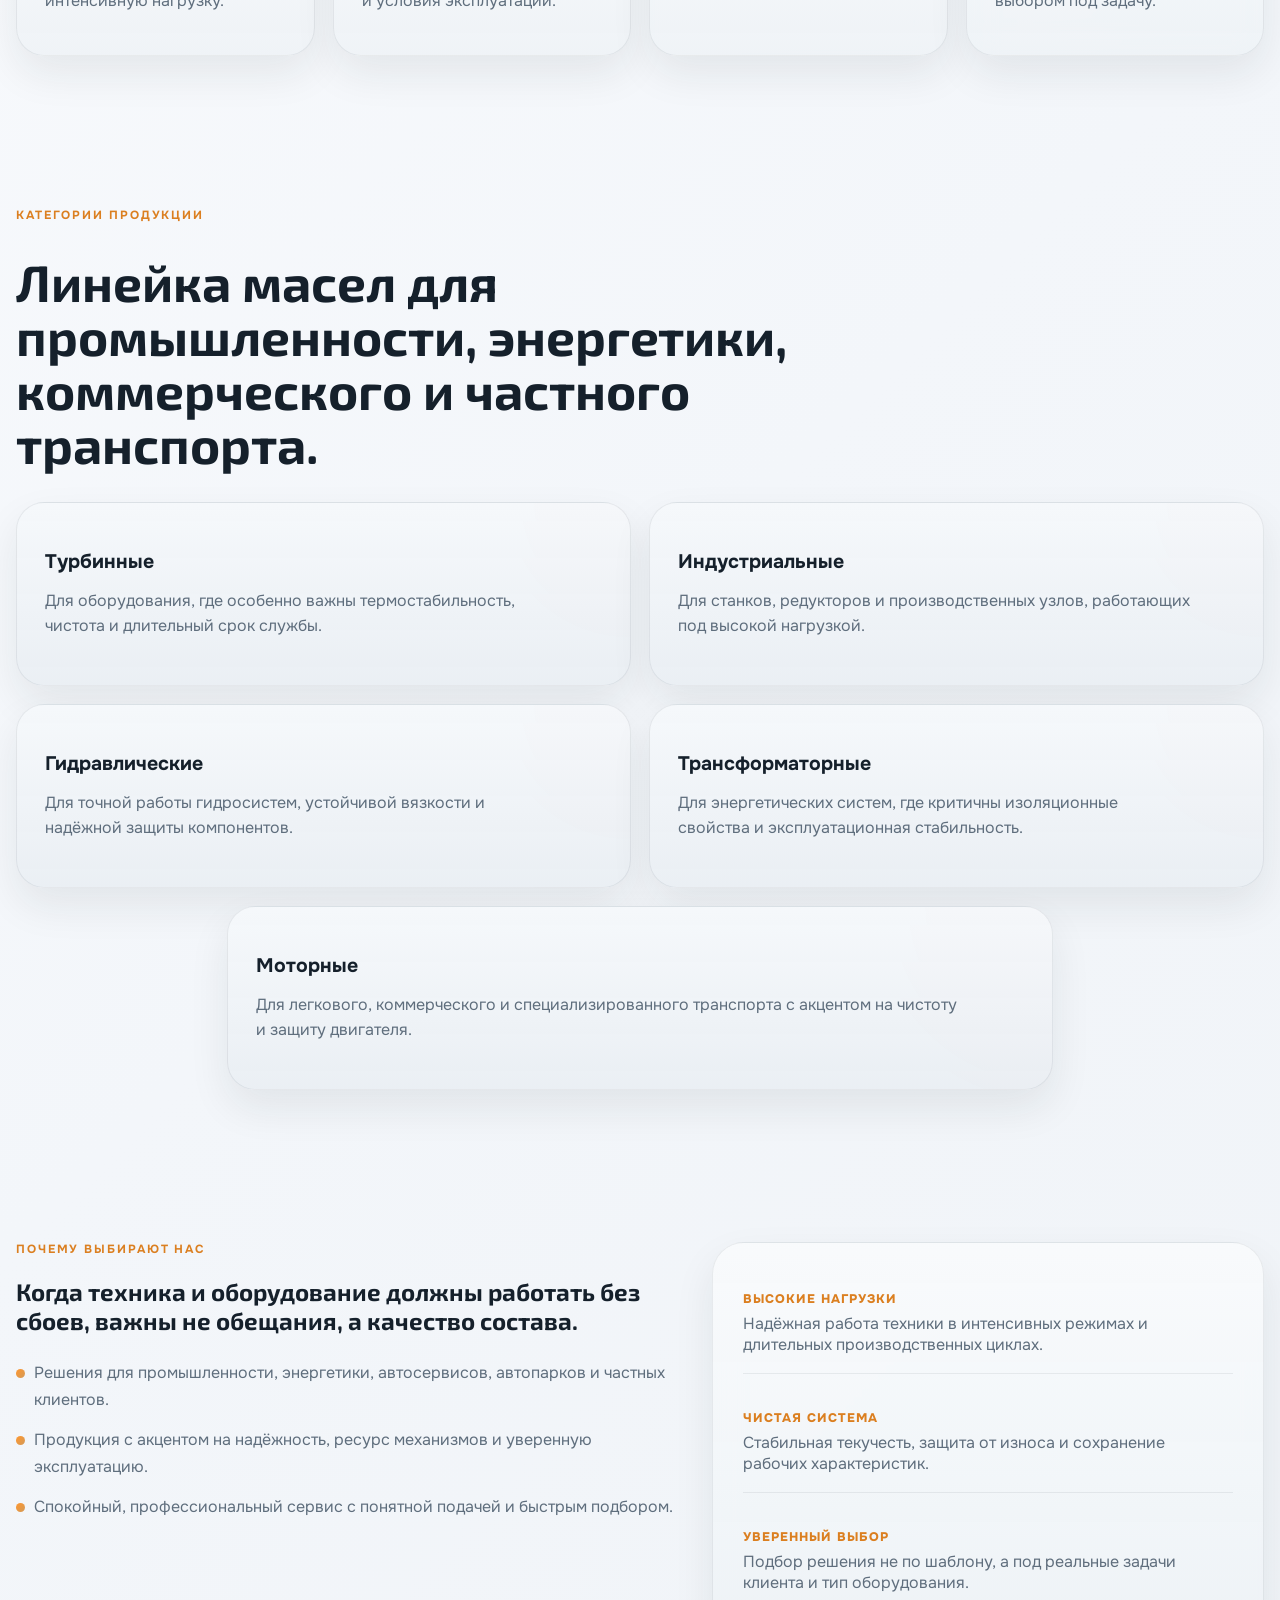
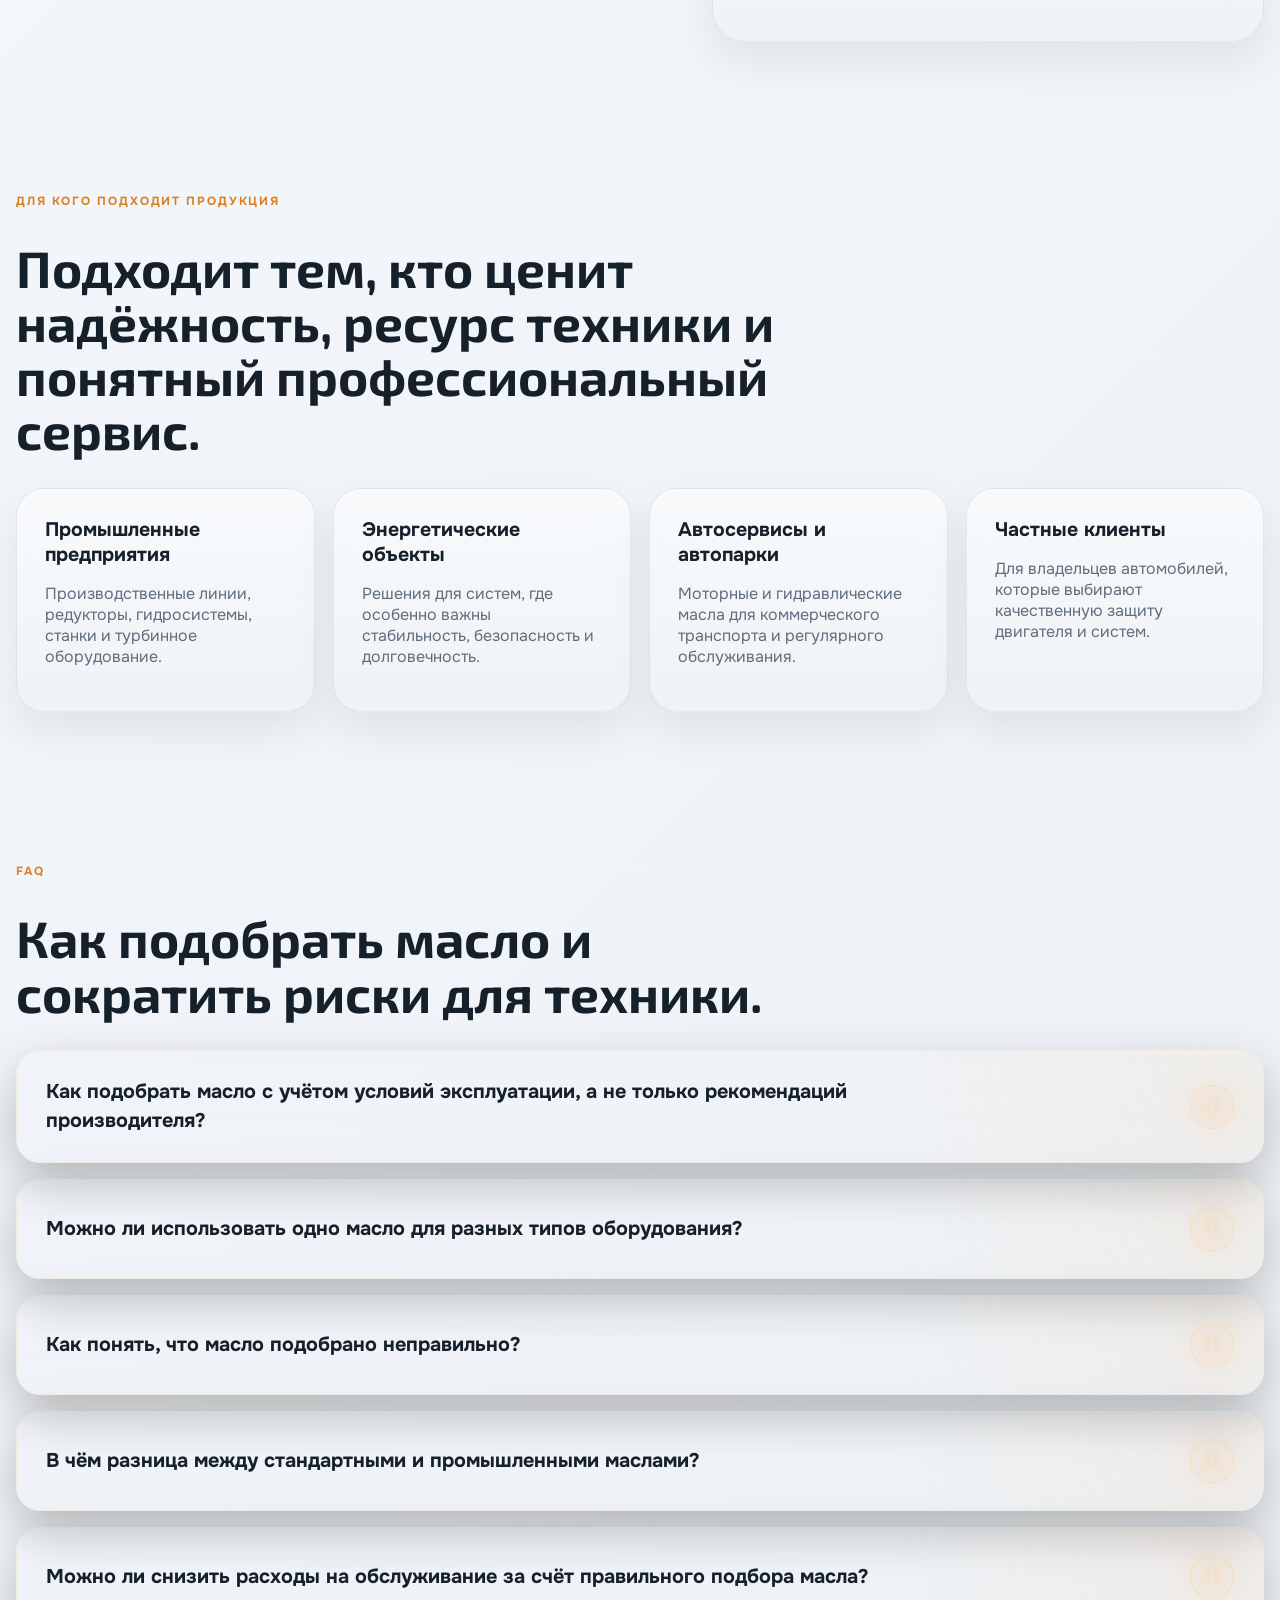
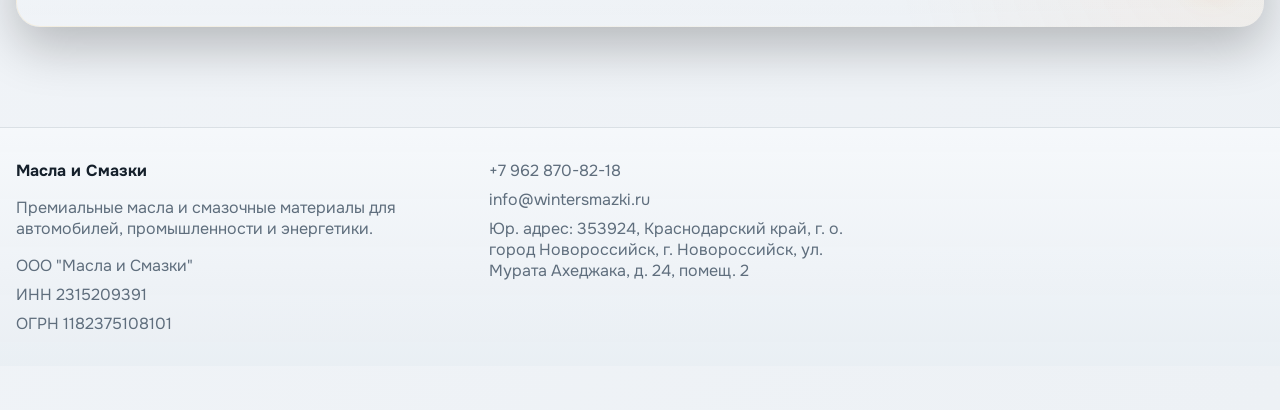
==== commit 78e30776: "add right info in footer" ====
--- a/index.html
+++ b/index.html
@@ -1,4 +1,4 @@
-<!doctype html>
+﻿<!doctype html>
 <html lang="ru">
   <head>
     <meta charset="UTF-8" />
@@ -311,20 +311,14 @@
           <strong>Масла и Смазки</strong>
           <p>Премиальные масла и смазочные материалы для автомобилей, промышленности и энергетики.</p>
           <span>ООО "Масла и Смазки"</span>
-          <span>ИНН 0000000000 / КПП 000000000</span>
-          <span>ОГРН 0000000000000</span>
+          <span> ИНН    2315209391
+          </span>
+          <span>ОГРН 1182375108101</span>
         </div>
         <div>
           <a href="tel:+79628708218">+7 962 870-82-18</a>
           <a href="mailto:info@wintersmazki.ru">info@wintersmazki.ru</a>
-          <span>Юр. адрес: 000000, г. Москва, ул. Примерная, д. 1, офис 1</span>
-        </div>
-        <div>
-          <a href="./contacts.html">Страница контактов</a>
-          <span>Москва и поставки по России</span>
-          <span>Р/с 00000000000000000000</span>
-          <span>Банк: ПАО "Банк"</span>
-          <span>БИК 000000000 / К/с 00000000000000000000</span>
+          <span>Юр. адрес: 353924, Краснодарский край, г. о. город Новороссийск, г. Новороссийск, ул. Мурата Ахеджака, д. 24, помещ. 2</span>
         </div>
       </footer>
     </div>
